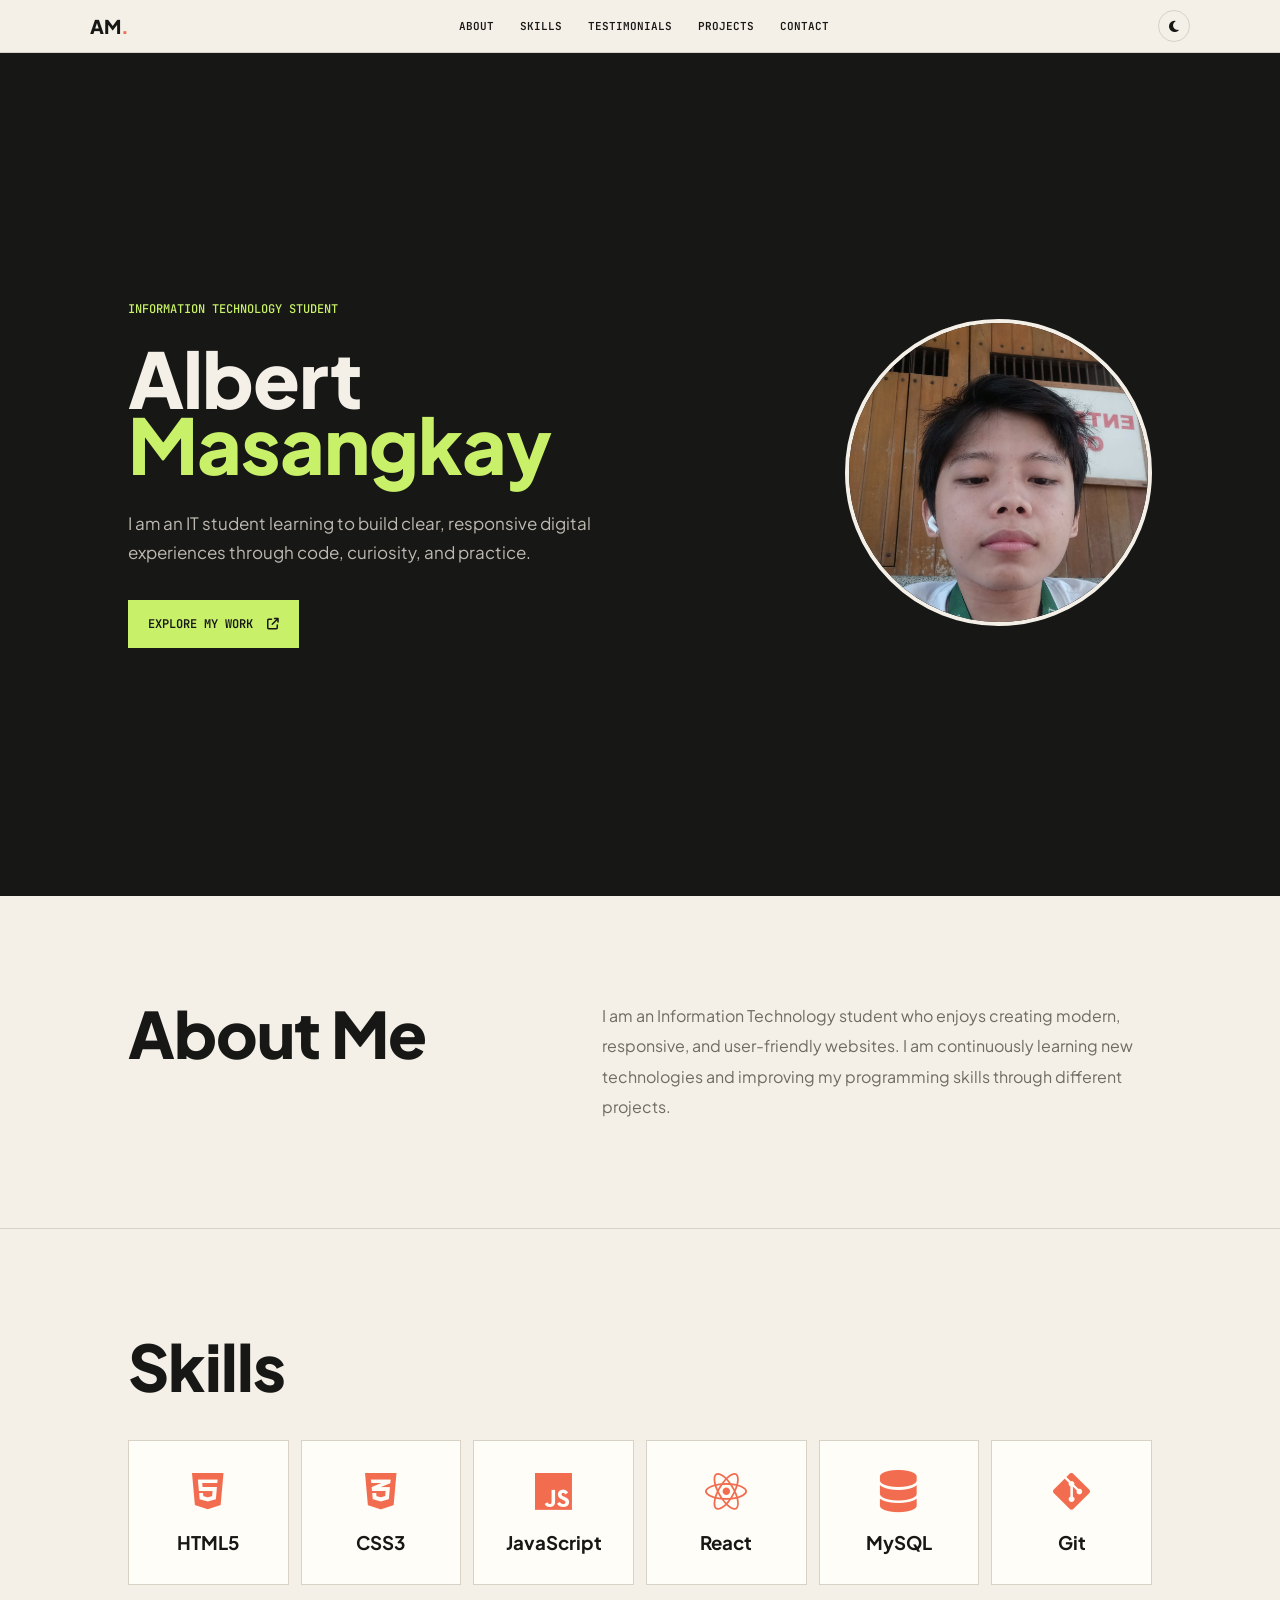
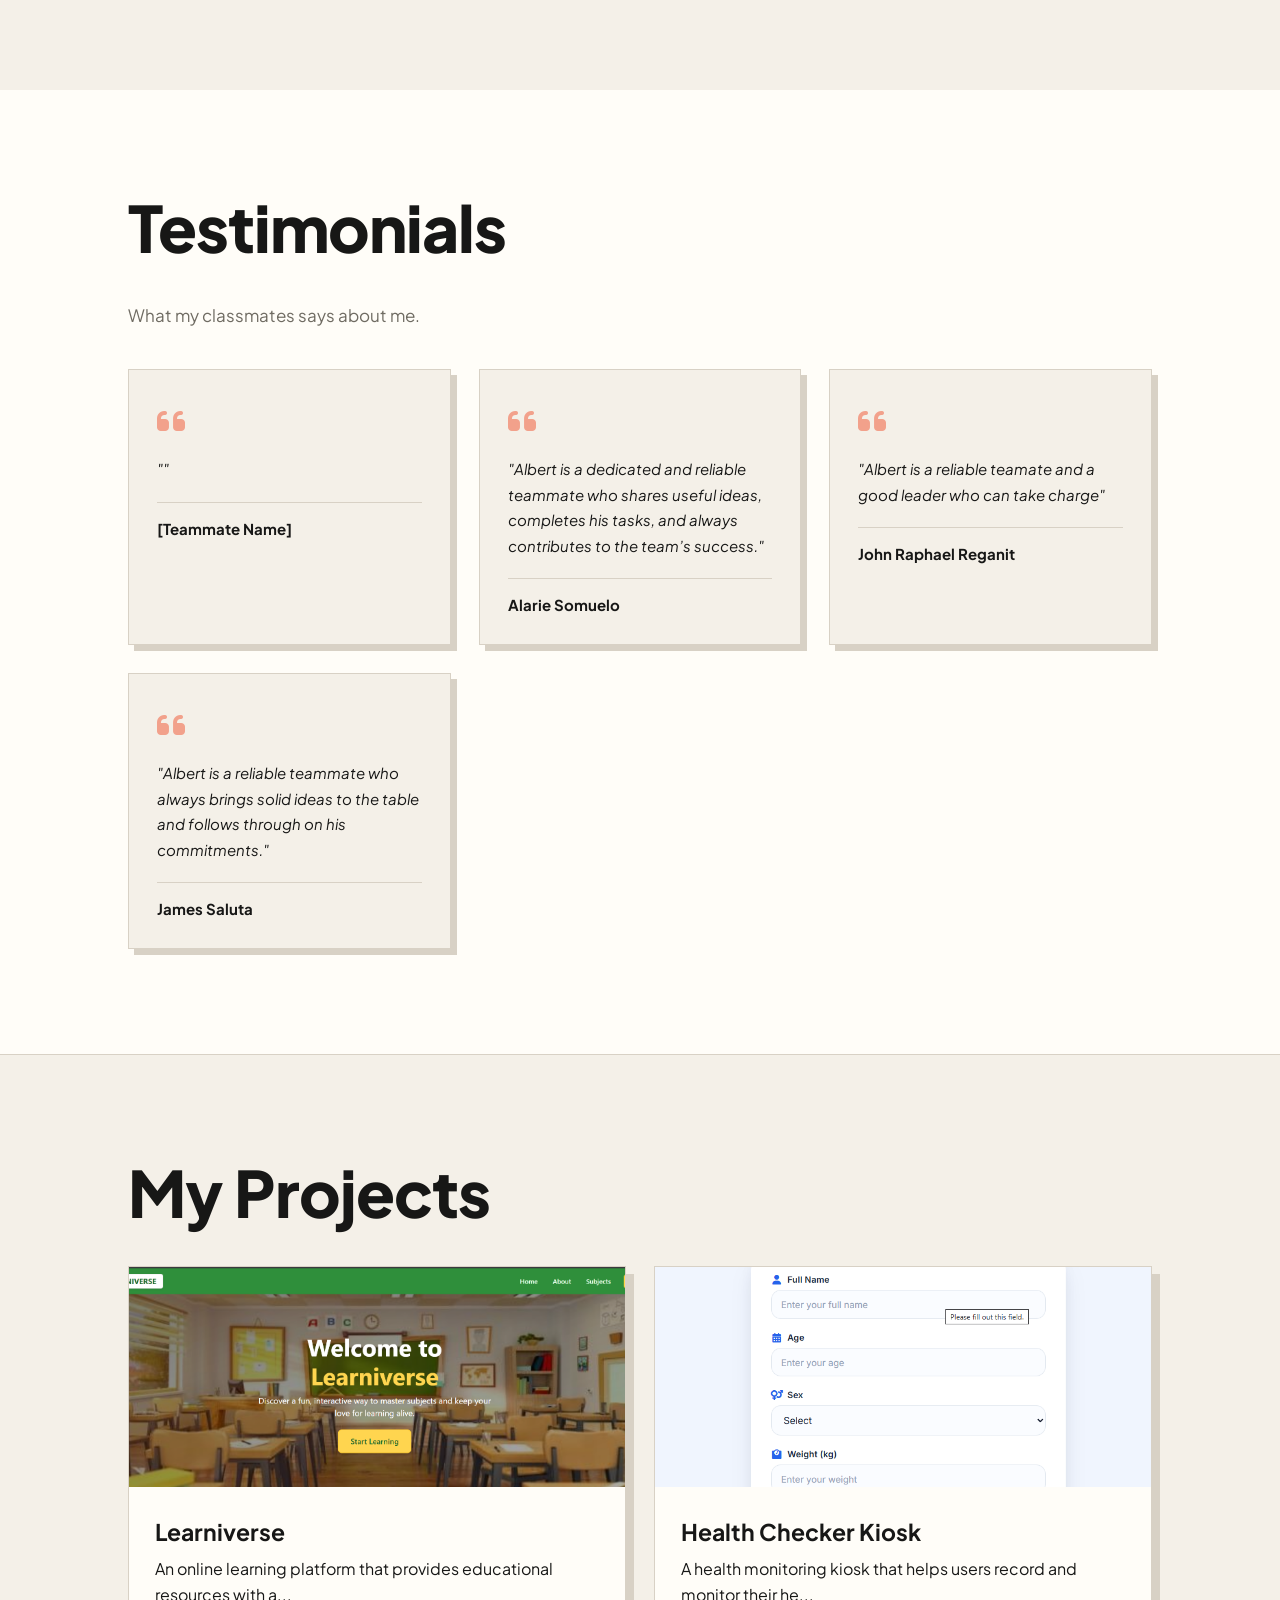
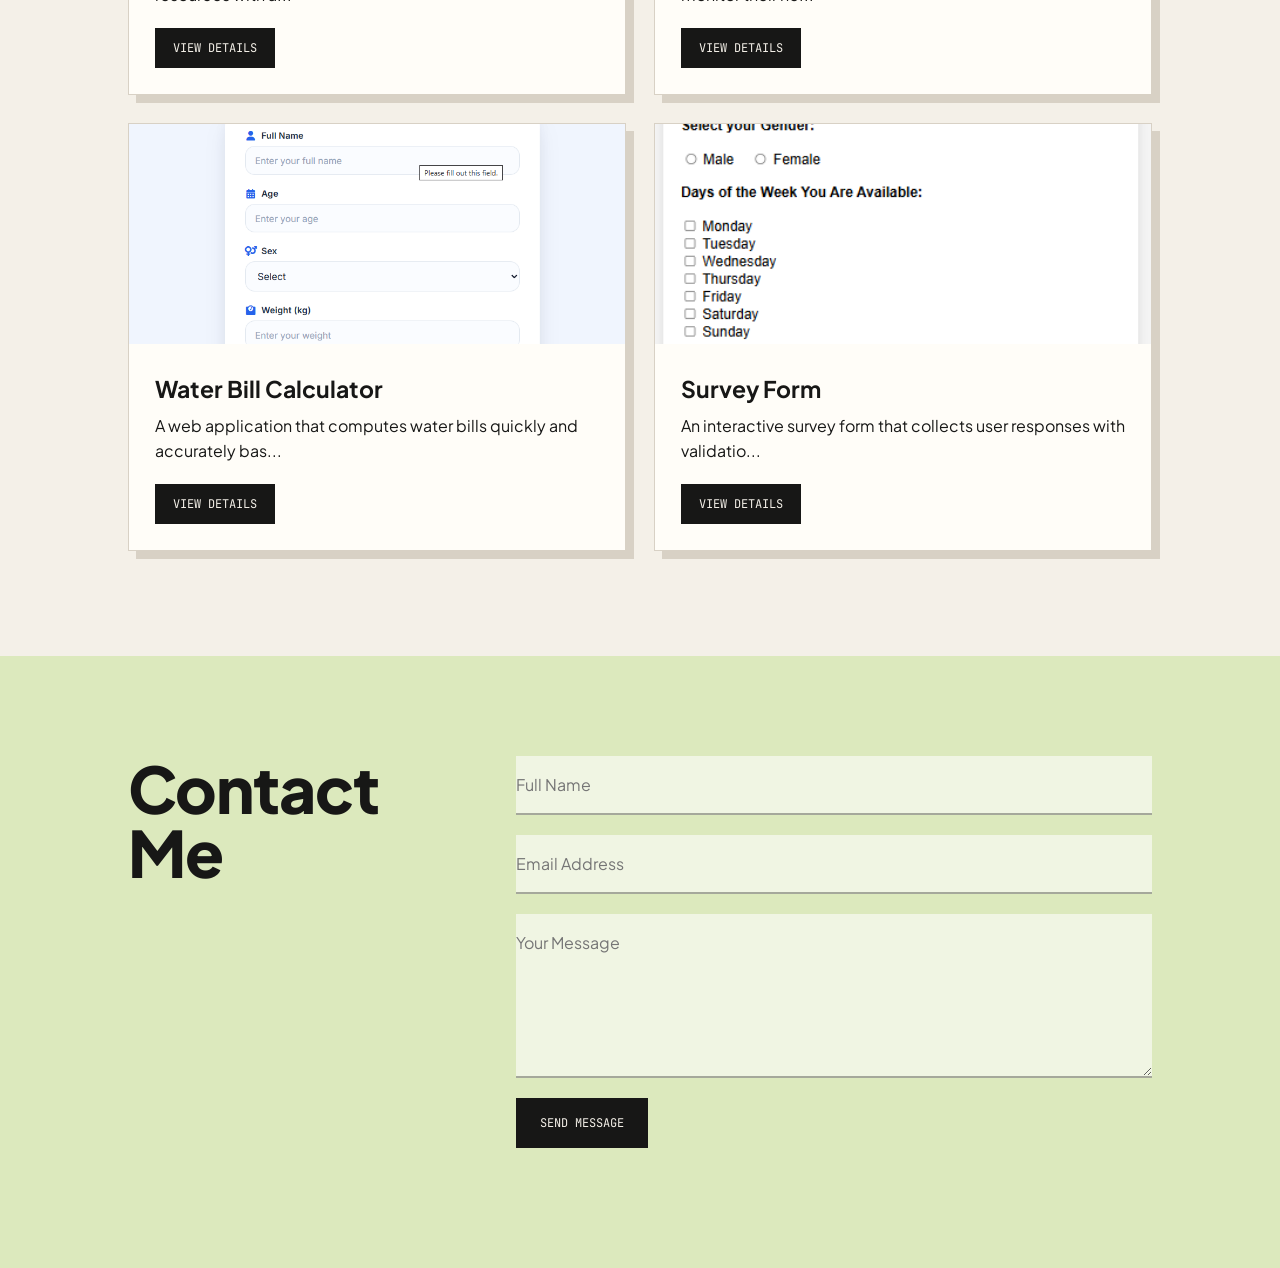
==== Masangkay-Albert/index.html @ a8838e99 "Merge pull request #23 from Masangkay-Albert/feat-Reganit" ====
<!DOCTYPE html>
<html lang="en">
<head>
  <meta charset="UTF-8">
  <meta name="viewport" content="width=device-width, initial-scale=1.0">
  <title>Albert Masangkay | IT Student</title>
  <link rel="stylesheet" href="style.css">
  <link rel="stylesheet" href="https://cdnjs.cloudflare.com/ajax/libs/font-awesome/6.5.2/css/all.min.css">
</head>
<body>

  <header>
    <h2 class="logo">AM<span>.</span></h2>

    <button id="menu-toggle-btn" aria-label="Open menu">
      <i class="fa-solid fa-bars"></i>
    </button>

    <nav id="nav-menu">
      <a href="#about">About</a>
      <a href="#skills">Skills</a>
      <a href="#testimonials">Testimonials</a>
      <a href="#projects">Projects</a>
      <a href="#contact">Contact</a>
    </nav>

    <button id="dark-mode-toggle-btn" aria-label="Toggle dark mode">
      <i class="fa-solid fa-moon"></i>
    </button>
  </header>

  <section class="hero">
    <div class="hero-text">
      <p class="eyebrow">Information Technology student</p>
      <h1>Albert<br><em>Masangkay</em></h1>
      <p>I am an IT student learning to build clear, responsive digital experiences through code, curiosity, and practice.</p>
      <a href="#projects" class="btn">
        Explore my work <i class="fa-solid fa-arrow-up-right-from-square"></i>
      </a>
    </div>

    <div class="hero-photo">
      <img src="assets/me.jpg" alt="Albert Masangkay">
    </div>
  </section>

  <section id="about">
    <h2>About Me</h2>
    <p>
      I am an Information Technology student who enjoys creating modern, responsive,
      and user-friendly websites. I am continuously learning new technologies and
      improving my programming skills through different projects.
    </p>
  </section>

  <section id="skills">
    <h2>Skills</h2>
    <div class="skills-container">
      <div class="skill-card">
        <i class="fa-brands fa-html5"></i>
        <h3>HTML5</h3>
      </div>
      <div class="skill-card">
        <i class="fa-brands fa-css3-alt"></i>
        <h3>CSS3</h3>
      </div>
      <div class="skill-card">
        <i class="fa-brands fa-js"></i>
        <h3>JavaScript</h3>
      </div>
      <div class="skill-card">
        <i class="fa-brands fa-react"></i>
        <h3>React</h3>
      </div>
      <div class="skill-card">
        <i class="fa-solid fa-database"></i>
        <h3>MySQL</h3>
      </div>
      <div class="skill-card">
        <i class="fa-brands fa-git-alt"></i>
        <h3>Git</h3>
      </div>
    </div>
  </section>

  <section id="testimonials">
    <h2>Testimonials</h2>
    <p class="testimonial-intro">What my classmates says about me.</p>
    <div class="testimonial-grid">
      <div class="testimonial-card">
        <div class="testimonial-icon">
          <i class="fa-solid fa-quote-left"></i>
        </div>
        <p class="testimonial-text">""</p>
        <div class="testimonial-author">
          <h4>[Teammate Name]</h4>
        </div>
      </div>

      <div class="testimonial-card">
        <div class="testimonial-icon">
          <i class="fa-solid fa-quote-left"></i>
        </div>
        <p class="testimonial-text">"Albert is a dedicated and reliable teammate who shares useful ideas, completes his tasks, and always contributes to the team’s success."</p>
        <div class="testimonial-author">
          <h4>Alarie Somuelo</h4>
        </div>
      </div>
      
      <div class="testimonial-card">
        <div class="testimonial-icon">
          <i class="fa-solid fa-quote-left"></i>
        </div>
        <p class="testimonial-text">"Albert is a reliable teamate and a good leader who can take charge"</p>
        <div class="testimonial-author">
          <h4>John Raphael Reganit</h4>
        </div>
      </div>

      <div class="testimonial-card">
        <div class="testimonial-icon">
          <i class="fa-solid fa-quote-left"></i>
        </div>
        <p class="testimonial-text">"Albert is a reliable teammate who always brings solid ideas to the table and follows through on his commitments."</p>
        <div class="testimonial-author">
          <h4>James Saluta</h4>
        </div>
      </div>

    </div>
  </section>

  <section id="projects">
    <h2>My Projects</h2>
    <div id="project-list"></div>
  </section>

  <section id="contact">
    <h2>Contact Me</h2>
    <form id="contact-form">
      <input type="text" id="name-input" placeholder="Full Name">
      <input type="email" id="email-input" placeholder="Email Address">
      <textarea id="message-input" rows="6" placeholder="Your Message"></textarea>
      <button type="submit">Send Message</button>
      <p id="form-status-msg"></p>
    </form>
  </section>

  <div id="project-modal" class="modal">
    <div class="modal-content">
      <span class="close-btn">&times;</span>
      <img id="modal-image" src="" alt="">
      <h2 id="modal-title"></h2>
      <p id="modal-description"></p>
      <a id="modal-link" href="" target="_blank" rel="noopener">Visit Project</a>
    </div>
  </div>

  <script src="script.js"></script>
</body>
</html>
---- Masangkay-Albert/style.css ----
@import url('https://fonts.googleapis.com/css2?family=JetBrains+Mono:wght@400;500&family=Plus+Jakarta+Sans:wght@400;500;600;700;800&display=swap');

:root {
  --paper: #f4f0e8;
  --ink: #171716;
  --muted: #6f6b62;
  --line: #d8d1c5;
  --lime: #c8f169;
  --orange: #f26d4f;
  --card: #fffdf8;
  --contact-bg: #dce9bd;
}

* {
  margin: 0;
  padding: 0;
  box-sizing: border-box;
  scroll-behavior: smooth;
}

body {
  background: var(--paper);
  color: var(--ink);
  font-family: 'Plus Jakarta Sans', sans-serif;
  transition: .3s;
}

body.dark-mode {
  --paper: #171716;
  --ink: #f4f0e8;
  --muted: #aaa49a;
  --line: #3c3b36;
  --card: #22221f;
  --contact-bg: #29372b;
}

header {
  position: sticky;
  top: 0;
  z-index: 1000;
  display: flex;
  justify-content: space-between;
  align-items: center;
  padding: 10px 7%;
  background: var(--paper);
  border-bottom: 1px solid var(--line);
}

.logo {
  font: 800 19px 'Plus Jakarta Sans', sans-serif;
}

.logo span {
  color: var(--orange);
}

nav {
  display: flex;
  gap: 26px;
}

nav a {
  color: var(--ink);
  text-decoration: none;
  font: 600 11px 'JetBrains Mono', monospace;
  text-transform: uppercase;
}

nav a:hover, nav a.active {
  color: var(--orange);
}

#menu-toggle-btn, #dark-mode-toggle-btn {
  border: 1px solid var(--line);
  background: transparent;
  color: var(--ink);
  cursor: pointer;
}

#menu-toggle-btn {
  display: none;
  border: 0;
  font-size: 18px;
}

#dark-mode-toggle-btn {
  width: 32px;
  height: 32px;
  border-radius: 50%;
  font-size: 13px;
}

.hero {
  min-height: calc(100vh - 57px);
  display: flex;
  align-items: center;
  gap: 7%;
  padding: 8% 10%;
  background: var(--ink);
  color: var(--paper);
}

.hero-text {
  max-width: 760px;
  flex: 1;
}

.eyebrow {
  color: var(--lime);
  font: 500 12px 'JetBrains Mono', monospace;
  text-transform: uppercase;
  margin-bottom: 28px;
}

.hero h1 {
  font: 800 clamp(52px, 6vw, 92px)/.86 'Plus Jakarta Sans', sans-serif;
  letter-spacing: -1px;
  margin-bottom: 32px;
}

.hero h1 em {
  color: var(--lime);
  font-style: normal;
}

.hero p:not(.eyebrow) {
  max-width: 510px;
  color: #bdb9b0;
  font: 400 17px/1.7 'Plus Jakarta Sans', sans-serif;
  margin-bottom: 34px;
}

.hero-photo {
  width: clamp(210px, 24vw, 320px);
  aspect-ratio: 1;
  flex: none;
}

.hero-photo img {
  width: 100%;
  height: 100%;
  object-fit: cover;
  border-radius: 50%;
  border: 4px solid var(--paper);
}

.btn {
  display: inline-flex;
  align-items: center;
  gap: 14px;
  text-decoration: none;
  color: var(--ink);
  background: var(--lime);
  padding: 16px 20px;
  font: 600 12px 'JetBrains Mono', monospace;
  text-transform: uppercase;
  transition: .2s;
}

.btn:hover {
  background: var(--orange);
}

section {
  padding: 105px 10%;
  max-width: 1440px;
  margin: 0 auto;
}

section h2 {
  font: 800 clamp(38px, 5vw, 68px)/1 'Plus Jakarta Sans', sans-serif;
  letter-spacing: -1px;
  margin-bottom: 42px;
}

#about {
  display: grid;
  grid-template-columns: 1fr 1.4fr;
  gap: 8%;
  border-bottom: 1px solid var(--line);
}

#about p {
  max-width: 690px;
  color: var(--muted);
  line-height: 1.9;
  font-size: 16px;
}

.skills-container {
  display: grid;
  grid-template-columns: repeat(6, 1fr);
  gap: 12px;
}

.skill-card {
  background: var(--card);
  padding: 28px 14px;
  border: 1px solid var(--line);
  text-align: center;
  min-height: 145px;
  display: flex;
  flex-direction: column;
  justify-content: center;
  gap: 4px;
  transition: .3s;
}

.skill-card:hover {
  transform: translateY(-6px);
}

.skill-card i {
  font-size: 42px;
  color: var(--orange);
  margin-bottom: 15px;
}

#project-list {
  display: grid;
  grid-template-columns: repeat(2, 1fr);
  gap: 28px;
}

.project-card {
  background: var(--card);
  border: 1px solid var(--line);
  overflow: hidden;
  box-shadow: 8px 8px 0 var(--line);
  transition: .3s;
}

.project-card:hover {
  transform: translateY(-6px);
}

.project-card img {
  width: 100%;
  height: 220px;
  object-fit: cover;
}

.project-content {
  padding: 26px;
}

.project-content h3 {
  font-size: 23px;
  margin-bottom: 10px;
}

.project-content p {
  margin-bottom: 20px;
  line-height: 1.6;
}

.project-content button, #contact form button {
  border: 0;
  background: var(--ink);
  color: var(--paper);
  cursor: pointer;
  font-family: 'JetBrains Mono', monospace;
  text-transform: uppercase;
  font-size: 12px;
  transition: .3s;
}

.project-content button {
  padding: 12px 18px;
}

.project-content button:hover, #contact form button:hover {
  background: var(--orange);
  color: var(--ink);
}

#contact {
  background: var(--contact-bg);
  color: var(--ink);
  padding: 100px 10%;
  display: grid;
  grid-template-columns: minmax(180px, .65fr) minmax(320px, 1.35fr);
  gap: 8%;
}

#contact form {
  display: flex;
  flex-direction: column;
  gap: 20px;
}

#contact input, #contact textarea {
  padding: 18px 0;
  border: 0;
  border-bottom: 2px solid rgba(23, 23, 22, .35);
  background: rgba(255, 255, 255, .58);
  color: var(--ink);
  font: 400 16px 'Plus Jakarta Sans', sans-serif;
}

#contact input:focus, #contact textarea:focus {
  outline: none;
  border-bottom-color: var(--orange);
}

#contact form button {
  align-self: flex-start;
  padding: 17px 24px;
}

#form-status-msg {
  text-align: center;
  font-weight: bold;
}

#form-status-msg.error {
  color: #b42318;
}

#form-status-msg.success {
  color: #176b3a;
}

.modal {
  display: none;
  position: fixed;
  inset: 0;
  background: rgba(0, 0, 0, .7);
  justify-content: center;
  align-items: center;
  padding: 20px;
  z-index: 2000;
}

.modal.show-modal {
  display: flex;
}

.modal-content {
  background: var(--card);
  color: var(--ink);
  width: 90%;
  max-width: 700px;
  overflow: hidden;
}

.modal-content img {
  width: 100%;
  height: 320px;
  object-fit: cover;
}

.modal-content h2 {
  padding: 20px 20px 0;
}

.modal-content p {
  padding: 20px;
  line-height: 1.7;
}

.modal-content a {
  display: inline-block;
  margin: 0 20px 25px;
  padding: 12px 25px;
  background: var(--lime);
  color: var(--ink);
  text-decoration: none;
}

.close-btn {
  position: absolute;
  top: 15px;
  right: 20px;
  font-size: 35px;
  color: white;
  cursor: pointer;
}

.hidden {
  opacity: 0;
  transform: translateY(40px);
  transition: .6s;
}

.hidden.show {
  opacity: 1;
  transform: translateY(0);
}

@media (max-width: 768px) {
  #menu-toggle-btn {
    display: block;
  }

  nav {
    position: absolute;
    top: 70px;
    right: 0;
    background: var(--paper);
    width: 220px;
    flex-direction: column;
    display: none;
    padding: 20px;
  }

  nav.show {
    display: flex;
  }

  .hero {
    flex-direction: column-reverse;
    align-items: flex-start;
  }

  .hero h1 {
    font-size: clamp(52px, 13vw, 84px);
  }

  .skills-container {
    grid-template-columns: repeat(3, 1fr);
  }

  #project-list {
    grid-template-columns: 1fr;
  }

  #about, #contact {
    display: block;
  }
}

@media (max-width: 480px) {
  .skills-container {
    grid-template-columns: repeat(2, 1fr);
  }

  section h2 {
    font-size: 30px;
  }
}

/* ====== TESTIMONIALS SECTION ====== */

#testimonials {
  background: var(--card);
  border-bottom: 1px solid var(--line);
}

#testimonials .testimonial-intro {
  color: var(--muted);
  font-size: 17px;
  line-height: 1.7;
  margin-bottom: 40px;
  max-width: 640px;
}

.testimonial-grid {
  display: grid;
  grid-template-columns: repeat(auto-fit, minmax(280px, 1fr));
  gap: 28px;
}

.testimonial-card {
  background: var(--paper);
  border: 1px solid var(--line);
  padding: 30px 28px;
  border-radius: 0;
  box-shadow: 6px 6px 0 var(--line);
  transition: transform 0.3s ease, box-shadow 0.3s ease;
  position: relative;
}

.testimonial-card:hover {
  transform: translateY(-6px);
  box-shadow: 10px 10px 0 var(--line);
}

.testimonial-icon {
  color: var(--orange);
  font-size: 32px;
  margin-bottom: 16px;
  opacity: 0.6;
}

.testimonial-text {
  font-size: 15px;
  line-height: 1.7;
  color: var(--ink);
  margin-bottom: 20px;
  font-style: italic;
}

.testimonial-author {
  border-top: 1px solid var(--line);
  padding-top: 16px;
  display: flex;
  flex-direction: column;
  gap: 2px;
}

.testimonial-author h4 {
  font-size: 15px;
  font-weight: 700;
  color: var(--ink);
}

.testimonial-author span {
  font-size: 12px;
  color: var(--muted);
  font-weight: 500;
}

body.dark-mode .testimonial-card {
  background: var(--card);
  box-shadow: 6px 6px 0 var(--line);
}

body.dark-mode .testimonial-card:hover {
  box-shadow: 10px 10px 0 var(--line);
}

@media (max-width: 768px) {
  .testimonial-grid {
    grid-template-columns: 1fr;
  }
}
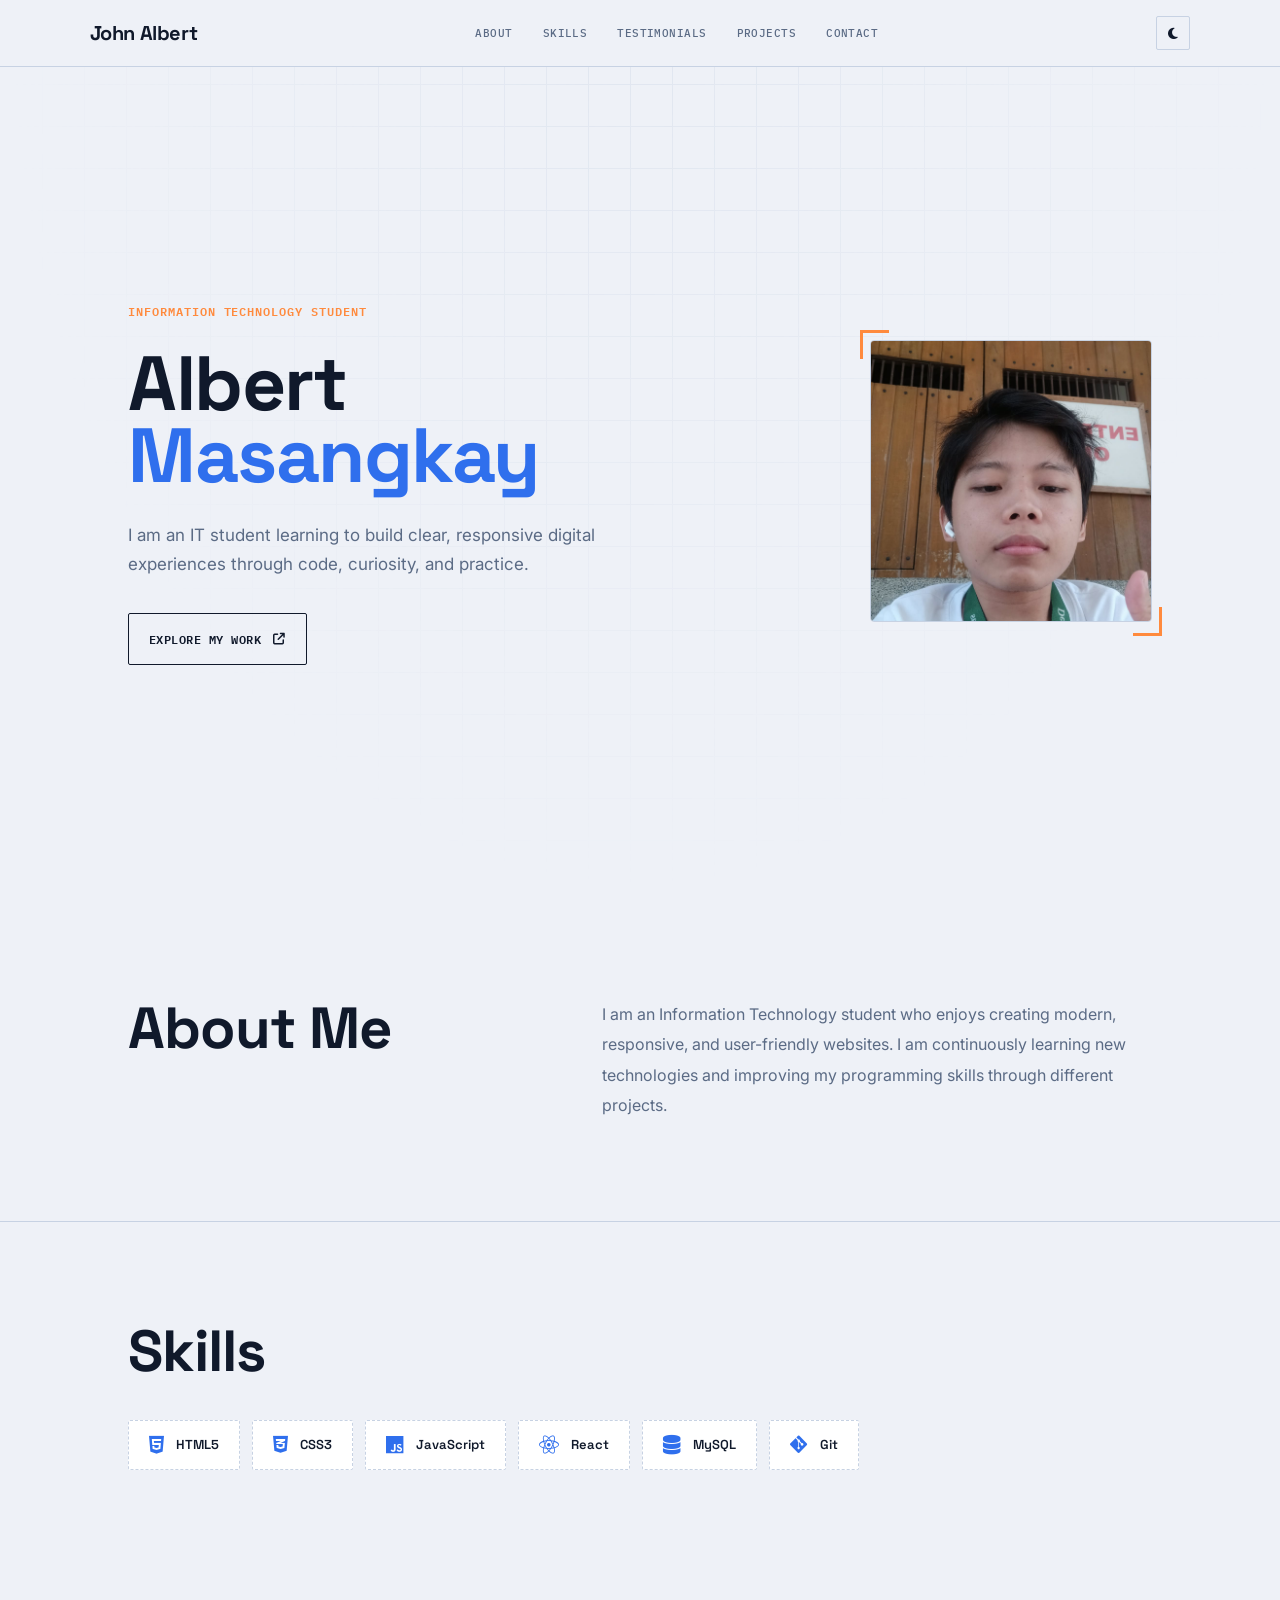
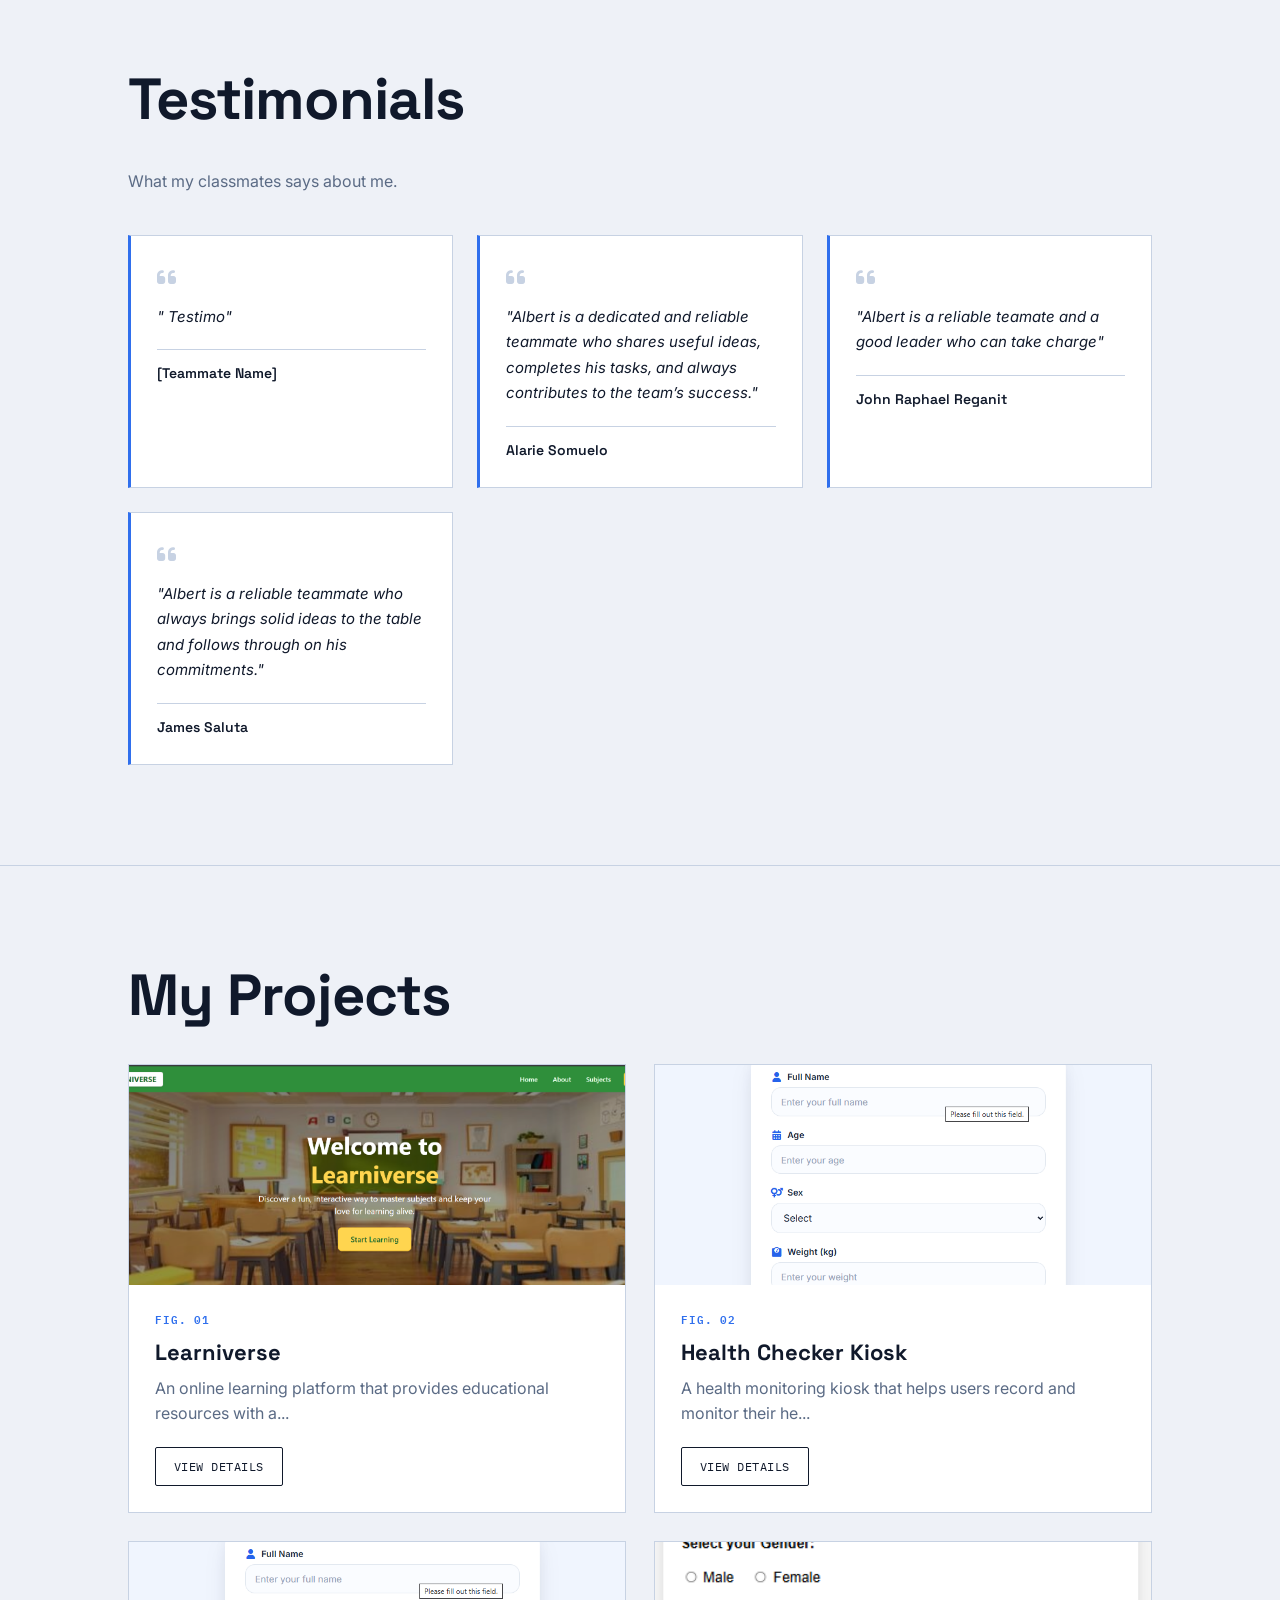
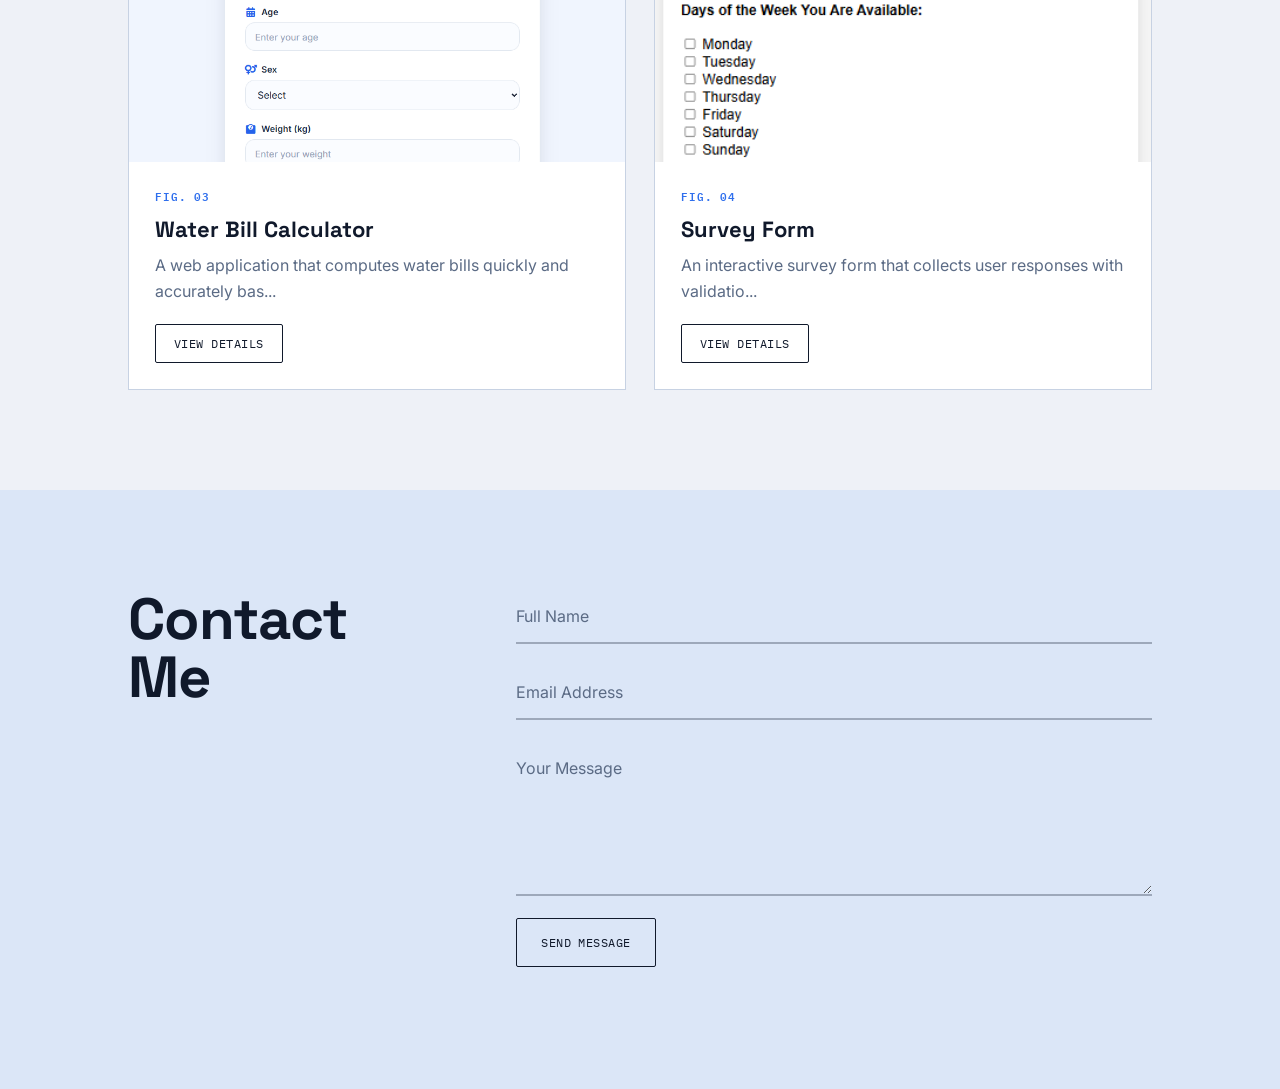
==== commit 8b739290: "Merge pull request #27 from Masangkay-Albert/albert-testimonials-comments Updated Albert Portfolio a" ====
--- a/Masangkay-Albert/index.html
+++ b/Masangkay-Albert/index.html
@@ -4,13 +4,16 @@
   <meta charset="UTF-8">
   <meta name="viewport" content="width=device-width, initial-scale=1.0">
   <title>Albert Masangkay | IT Student</title>
-  <link rel="stylesheet" href="style.css">
+  <link rel="stylesheet" href="css/base.css">
+  <link rel="stylesheet" href="css/layout.css">
+  <link rel="stylesheet" href="css/components.css">
+  <link rel="stylesheet" href="css/contact.css">
   <link rel="stylesheet" href="https://cdnjs.cloudflare.com/ajax/libs/font-awesome/6.5.2/css/all.min.css">
 </head>
 <body>
 
   <header>
-    <h2 class="logo">AM<span>.</span></h2>
+    <h2 class="logo">John Albert</h2>
 
     <button id="menu-toggle-btn" aria-label="Open menu">
       <i class="fa-solid fa-bars"></i>
@@ -31,7 +34,7 @@
 
   <section class="hero">
     <div class="hero-text">
-      <p class="eyebrow">Information Technology student</p>
+      <p class="eyebrow">Information Technology Student</p>
       <h1>Albert<br><em>Masangkay</em></h1>
       <p>I am an IT student learning to build clear, responsive digital experiences through code, curiosity, and practice.</p>
       <a href="#projects" class="btn">
@@ -45,7 +48,9 @@
   </section>
 
   <section id="about">
-    <h2>About Me</h2>
+    <div>
+      <h2>About Me</h2>
+    </div>
     <p>
       I am an Information Technology student who enjoys creating modern, responsive,
       and user-friendly websites. I am continuously learning new technologies and
@@ -91,7 +96,7 @@
         <div class="testimonial-icon">
           <i class="fa-solid fa-quote-left"></i>
         </div>
-        <p class="testimonial-text">""</p>
+        <p class="testimonial-text">" Testimo"</p>
         <div class="testimonial-author">
           <h4>[Teammate Name]</h4>
         </div>
@@ -106,7 +111,7 @@
           <h4>Alarie Somuelo</h4>
         </div>
       </div>
-      
+
       <div class="testimonial-card">
         <div class="testimonial-icon">
           <i class="fa-solid fa-quote-left"></i>
@@ -136,7 +141,9 @@
   </section>
 
   <section id="contact">
-    <h2>Contact Me</h2>
+    <div>
+      <h2>Contact Me</h2>
+    </div>
     <form id="contact-form">
       <input type="text" id="name-input" placeholder="Full Name">
       <input type="email" id="email-input" placeholder="Email Address">
--- a/Masangkay-Albert/css/base.css
+++ b/Masangkay-Albert/css/base.css
@@ -0,0 +1,109 @@
+@import url('https://fonts.googleapis.com/css2?family=IBM+Plex+Mono:wght@400;500;600&family=Space+Grotesk:wght@400;500;600;700&family=Inter:wght@400;500;600&display=swap');
+ 
+:root {
+  --paper: #eef1f7;
+  --ink: #10192b;
+  --muted: #5b6b85;
+  --line: #c7d2e3;
+  --card: #ffffff;
+  --accent: #ff8a3d;
+  --accent-2: #2f6fed;
+  --contact-bg: #dbe6f7;
+}
+ 
+body.dark-mode {
+  --paper: #0c111d;
+  --ink: #eef1f7;
+  --muted: #8b93a7;
+  --line: #26314a;
+  --card: #131a2b;
+  --contact-bg: #142035;
+}
+ 
+* {
+  margin: 0;
+  padding: 0;
+  box-sizing: border-box;
+  scroll-behavior: smooth;
+}
+ 
+body {
+  background: var(--paper);
+  color: var(--ink);
+  font-family: 'Inter', sans-serif;
+  position: relative;
+  transition: background .3s, color .3s;
+}
+ 
+body::before {
+  content: "";
+  position: fixed;
+  inset: 0;
+  background-image:
+    linear-gradient(var(--line) 1px, transparent 1px),
+    linear-gradient(90deg, var(--line) 1px, transparent 1px);
+  background-size: 42px 42px;
+  opacity: .35;
+  mask-image: radial-gradient(ellipse at top, black 0%, transparent 70%);
+  pointer-events: none;
+  z-index: 0;
+}
+ 
+body.dark-mode::before {
+  opacity: .5;
+}
+ 
+:focus-visible {
+  outline: 2px solid var(--accent);
+  outline-offset: 3px;
+}
+ 
+@media (prefers-reduced-motion: reduce) {
+  * {
+    transition: none !important;
+    scroll-behavior: auto !important;
+  }
+}
+ 
+section {
+  position: relative;
+  z-index: 1;
+  padding: 100px 10%;
+  max-width: 1440px;
+  margin: 0 auto;
+}
+ 
+.sheet-label {
+  display: inline-flex;
+  align-items: center;
+  gap: 10px;
+  color: var(--accent);
+  font: 600 11px 'IBM Plex Mono', monospace;
+  text-transform: uppercase;
+  letter-spacing: .1em;
+  margin-bottom: 18px;
+}
+ 
+.sheet-label::after {
+  content: "";
+  width: 60px;
+  height: 1px;
+  background: var(--line);
+}
+ 
+section h2 {
+  font: 700 clamp(34px, 5vw, 58px)/1 'Space Grotesk', sans-serif;
+  letter-spacing: -1px;
+  margin-bottom: 40px;
+}
+
+.hidden {
+  opacity: 0;
+  transform: translateY(36px);
+  transition: .6s;
+}
+ 
+.hidden.show {
+  opacity: 1;
+  transform: translateY(0);
+}
--- a/Masangkay-Albert/css/layout.css
+++ b/Masangkay-Albert/css/layout.css
@@ -0,0 +1,193 @@
+header {
+  position: sticky;
+  top: 0;
+  z-index: 1000;
+  display: flex;
+  justify-content: space-between;
+  align-items: center;
+  padding: 16px 7%;
+  background: var(--paper);
+  border-bottom: 1px solid var(--line);
+}
+ 
+.logo {
+  font: 700 20px 'Space Grotesk', sans-serif;
+  letter-spacing: -.02em;
+}
+ 
+.logo span {
+  color: var(--accent);
+}
+ 
+nav {
+  display: flex;
+  gap: 30px;
+}
+ 
+nav a {
+  position: relative;
+  color: var(--muted);
+  text-decoration: none;
+  font: 500 11px 'IBM Plex Mono', monospace;
+  text-transform: uppercase;
+  letter-spacing: .04em;
+  transition: color .2s;
+}
+ 
+nav a:hover {
+  color: var(--ink);
+}
+ 
+nav a.active {
+  color: var(--accent);
+}
+ 
+nav a.active::before {
+  content: "[ ";
+}
+ 
+nav a.active::after {
+  content: " ]";
+}
+ 
+#menu-toggle-btn, #dark-mode-toggle-btn {
+  border: 1px solid var(--line);
+  background: transparent;
+  color: var(--ink);
+  cursor: pointer;
+}
+ 
+#menu-toggle-btn {
+  display: none;
+  border: 0;
+  font-size: 18px;
+}
+ 
+#dark-mode-toggle-btn {
+  width: 34px;
+  height: 34px;
+  border-radius: 2px;
+  font-size: 13px;
+}
+ 
+#dark-mode-toggle-btn:hover {
+  border-color: var(--accent);
+  color: var(--accent);
+}
+ 
+.hero {
+  position: relative;
+  z-index: 1;
+  min-height: calc(100vh - 68px);
+  display: flex;
+  align-items: center;
+  gap: 8%;
+  padding: 6% 10%;
+}
+ 
+.hero-text {
+  max-width: 760px;
+  flex: 1;
+}
+ 
+.eyebrow {
+  color: var(--accent);
+  font: 600 12px 'IBM Plex Mono', monospace;
+  text-transform: uppercase;
+  letter-spacing: .08em;
+  margin-bottom: 26px;
+}
+ 
+.hero h1 {
+  font: 700 clamp(48px, 6vw, 84px)/.94 'Space Grotesk', sans-serif;
+  letter-spacing: -1.5px;
+  margin-bottom: 30px;
+}
+ 
+.hero h1 em {
+  color: var(--accent-2);
+  font-style: normal;
+}
+ 
+.hero p:not(.eyebrow) {
+  max-width: 500px;
+  color: var(--muted);
+  font: 400 17px/1.7 'Inter', sans-serif;
+  margin-bottom: 34px;
+}
+ 
+.hero-photo {
+  position: relative;
+  width: clamp(200px, 22vw, 300px);
+  aspect-ratio: 1;
+  flex: none;
+}
+ 
+.hero-photo::before,
+.hero-photo::after {
+  content: "";
+  position: absolute;
+  width: 26px;
+  height: 26px;
+  border-color: var(--accent);
+  border-style: solid;
+  border-width: 0;
+}
+ 
+.hero-photo::before {
+  top: -10px;
+  left: -10px;
+  border-top-width: 3px;
+  border-left-width: 3px;
+}
+ 
+.hero-photo::after {
+  bottom: -10px;
+  right: -10px;
+  border-bottom-width: 3px;
+  border-right-width: 3px;
+}
+ 
+.hero-photo img {
+  width: 100%;
+  height: 100%;
+  object-fit: cover;
+  border-radius: 4px;
+  border: 1px solid var(--line);
+}
+ 
+.btn {
+  display: inline-flex;
+  align-items: center;
+  gap: 12px;
+  text-decoration: none;
+  color: var(--ink);
+  background: transparent;
+  border: 1px solid var(--ink);
+  padding: 15px 20px;
+  font: 600 12px 'IBM Plex Mono', monospace;
+  text-transform: uppercase;
+  letter-spacing: .04em;
+  border-radius: 2px;
+  transition: .2s;
+}
+ 
+.btn:hover {
+  background: var(--accent);
+  border-color: var(--accent);
+  color: #10192b;
+}
+ 
+#about {
+  display: grid;
+  grid-template-columns: 1fr 1.4fr;
+  gap: 8%;
+  border-bottom: 1px solid var(--line);
+}
+ 
+#about p {
+  max-width: 660px;
+  color: var(--muted);
+  line-height: 1.9;
+  font-size: 16px;
+}
--- a/Masangkay-Albert/css/components.css
+++ b/Masangkay-Albert/css/components.css
@@ -0,0 +1,273 @@
+.skills-container {
+  display: flex;
+  flex-wrap: wrap;
+  gap: 12px;
+}
+ 
+.skill-card {
+  display: flex;
+  align-items: center;
+  gap: 12px;
+  background: var(--card);
+  padding: 14px 20px;
+  border: 1px dashed var(--line);
+  border-radius: 2px;
+  transition: transform .2s, border-color .2s;
+}
+ 
+.skill-card:hover {
+  transform: translateY(-4px);
+  border-color: var(--accent);
+  border-style: solid;
+}
+ 
+.skill-card i {
+  font-size: 20px;
+  color: var(--accent-2);
+}
+ 
+.skill-card h3 {
+  font: 600 13px 'Space Grotesk', sans-serif;
+}
+ 
+#testimonials {
+  border-bottom: 1px solid var(--line);
+}
+ 
+#testimonials .testimonial-intro {
+  color: var(--muted);
+  font-size: 16px;
+  line-height: 1.7;
+  margin-bottom: 40px;
+  max-width: 620px;
+}
+ 
+.testimonial-grid {
+  display: grid;
+  grid-template-columns: repeat(auto-fit, minmax(270px, 1fr));
+  gap: 24px;
+}
+ 
+.testimonial-card {
+  background: var(--card);
+  border: 1px solid var(--line);
+  border-left: 3px solid var(--accent-2);
+  padding: 28px 26px;
+  transition: transform .25s ease, border-color .25s ease;
+}
+ 
+.testimonial-card:hover {
+  transform: translateY(-4px);
+  border-left-color: var(--accent);
+}
+ 
+.testimonial-icon {
+  color: var(--line);
+  font-size: 22px;
+  margin-bottom: 14px;
+}
+ 
+.testimonial-text {
+  font-size: 15px;
+  line-height: 1.7;
+  color: var(--ink);
+  margin-bottom: 20px;
+  font-style: italic;
+}
+ 
+.testimonial-author {
+  border-top: 1px solid var(--line);
+  padding-top: 14px;
+  display: flex;
+  flex-direction: column;
+  gap: 2px;
+}
+ 
+.testimonial-author h4 {
+  font: 600 14px 'Space Grotesk', sans-serif;
+  color: var(--ink);
+}
+ 
+.testimonial-author span {
+  font-size: 12px;
+  color: var(--muted);
+  font-weight: 500;
+}
+ 
+body.dark-mode .testimonial-card {
+  background: var(--card);
+}
+ 
+body.dark-mode .testimonial-card:hover {
+  border-left-color: var(--accent);
+}
+ 
+#project-list {
+  display: grid;
+  grid-template-columns: repeat(2, 1fr);
+  gap: 28px;
+}
+ 
+.project-card {
+  position: relative;
+  background: var(--card);
+  border: 1px solid var(--line);
+  overflow: hidden;
+  transition: transform .25s ease, border-color .25s ease;
+}
+ 
+.project-card:hover {
+  transform: translateY(-6px);
+  border-color: var(--accent);
+}
+ 
+.project-card::before,
+.project-card::after {
+  content: "";
+  position: absolute;
+  width: 18px;
+  height: 18px;
+  border-color: var(--accent);
+  border-style: solid;
+  border-width: 0;
+  z-index: 2;
+  opacity: 0;
+  transition: opacity .25s;
+}
+ 
+.project-card::before {
+  top: 10px;
+  left: 10px;
+  border-top-width: 2px;
+  border-left-width: 2px;
+}
+ 
+.project-card::after {
+  bottom: 10px;
+  right: 10px;
+  border-bottom-width: 2px;
+  border-right-width: 2px;
+}
+ 
+.project-card:hover::before,
+.project-card:hover::after {
+  opacity: 1;
+}
+ 
+.project-card img {
+  width: 100%;
+  height: 220px;
+  object-fit: cover;
+  display: block;
+}
+ 
+.project-content {
+  padding: 24px 26px 26px;
+}
+ 
+.fig-label {
+  display: block;
+  font: 600 11px 'IBM Plex Mono', monospace;
+  color: var(--accent-2);
+  text-transform: uppercase;
+  letter-spacing: .08em;
+  margin-bottom: 10px;
+}
+ 
+.project-content h3 {
+  font: 700 22px 'Space Grotesk', sans-serif;
+  margin-bottom: 10px;
+}
+ 
+.project-content p {
+  color: var(--muted);
+  margin-bottom: 20px;
+  line-height: 1.6;
+}
+ 
+.project-content button, #contact form button {
+  border: 1px solid var(--ink);
+  background: transparent;
+  color: var(--ink);
+  cursor: pointer;
+  font-family: 'IBM Plex Mono', monospace;
+  text-transform: uppercase;
+  letter-spacing: .04em;
+  font-size: 12px;
+  border-radius: 2px;
+  transition: .2s;
+}
+ 
+.project-content button {
+  padding: 11px 18px;
+}
+ 
+.project-content button:hover, #contact form button:hover {
+  background: var(--accent);
+  border-color: var(--accent);
+  color: #10192b;
+}
+ 
+.modal {
+  display: none;
+  position: fixed;
+  inset: 0;
+  background: rgba(10, 14, 24, .75);
+  justify-content: center;
+  align-items: center;
+  padding: 20px;
+  z-index: 2000;
+}
+ 
+.modal.show-modal {
+  display: flex;
+}
+ 
+.modal-content {
+  background: var(--card);
+  color: var(--ink);
+  width: 90%;
+  max-width: 700px;
+  overflow: hidden;
+  border: 1px solid var(--line);
+}
+ 
+.modal-content img {
+  width: 100%;
+  height: 320px;
+  object-fit: cover;
+}
+ 
+.modal-content h2 {
+  padding: 20px 24px 0;
+  font: 700 26px 'Space Grotesk', sans-serif;
+  margin-bottom: 0;
+}
+ 
+.modal-content p {
+  padding: 16px 24px 20px;
+  line-height: 1.7;
+  color: var(--muted);
+}
+ 
+.modal-content a {
+  display: inline-block;
+  margin: 0 24px 26px;
+  padding: 12px 24px;
+  background: var(--accent);
+  color: #10192b;
+  text-decoration: none;
+  font: 600 12px 'IBM Plex Mono', monospace;
+  text-transform: uppercase;
+  letter-spacing: .04em;
+  border-radius: 2px;
+}
+ 
+.close-btn {
+  position: absolute;
+  top: 14px;
+  right: 20px;
+  font-size: 32px;
+  color: #fff;
+  cursor: pointer;
+}
--- a/Masangkay-Albert/css/contact.css
+++ b/Masangkay-Albert/css/contact.css
@@ -0,0 +1,110 @@
+#contact {
+  background: var(--contact-bg);
+  color: var(--ink);
+  padding: 100px 10%;
+  display: grid;
+  grid-template-columns: minmax(180px, .65fr) minmax(320px, 1.35fr);
+  gap: 8%;
+}
+ 
+#contact form {
+  display: flex;
+  flex-direction: column;
+  gap: 22px;
+}
+ 
+#contact input, #contact textarea {
+  padding: 16px 0;
+  border: 0;
+  border-bottom: 2px solid rgba(16, 25, 43, .3);
+  background: transparent;
+  color: var(--ink);
+  font: 400 16px 'Inter', sans-serif;
+}
+ 
+body.dark-mode #contact input,
+body.dark-mode #contact textarea {
+  border-bottom-color: rgba(238, 241, 247, .25);
+}
+ 
+#contact input::placeholder, #contact textarea::placeholder {
+  color: var(--muted);
+}
+ 
+#contact input:focus, #contact textarea:focus {
+  outline: none;
+  border-bottom-color: var(--accent);
+}
+ 
+#contact form button {
+  align-self: flex-start;
+  padding: 16px 24px;
+}
+ 
+#form-status-msg {
+  text-align: left;
+  font-weight: 600;
+  font-size: 14px;
+}
+ 
+#form-status-msg.error {
+  color: #c0392b;
+}
+ 
+#form-status-msg.success {
+  color: #1c7a4d;
+}
+
+@media (max-width: 768px) {
+  #menu-toggle-btn {
+    display: block;
+  }
+ 
+  nav {
+    position: absolute;
+    top: 66px;
+    right: 0;
+    background: var(--paper);
+    width: 220px;
+    flex-direction: column;
+    display: none;
+    padding: 20px;
+    border: 1px solid var(--line);
+    gap: 18px;
+  }
+ 
+  nav.show {
+    display: flex;
+  }
+ 
+  .hero {
+    flex-direction: column-reverse;
+    align-items: flex-start;
+  }
+ 
+  .hero h1 {
+    font-size: clamp(44px, 13vw, 76px);
+  }
+ 
+  #project-list {
+    grid-template-columns: 1fr;
+  }
+ 
+  #about, #contact {
+    display: block;
+  }
+ 
+  #about h2, #contact h2 {
+    margin-bottom: 20px;
+  }
+}
+ 
+@media (max-width: 480px) {
+  section h2 {
+    font-size: 28px;
+  }
+ 
+  .skill-card {
+    padding: 12px 16px;
+  }
+}
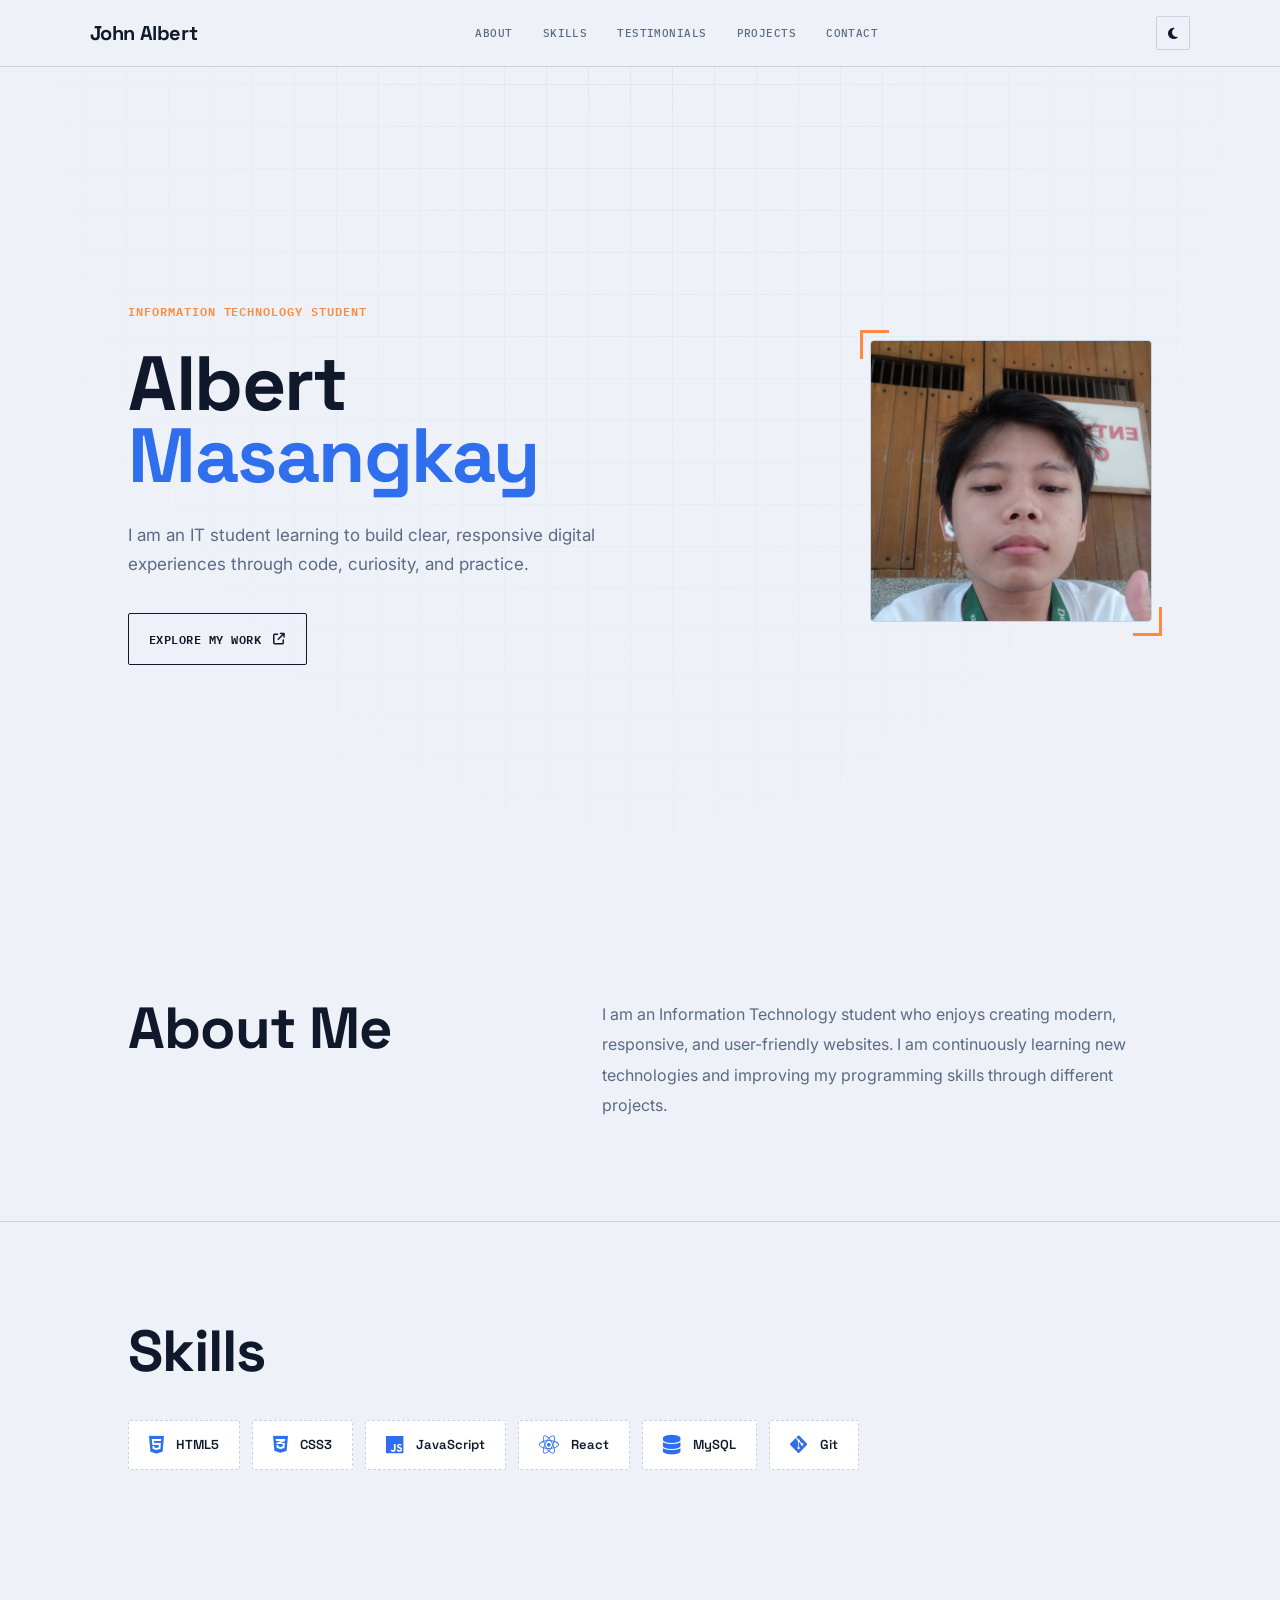
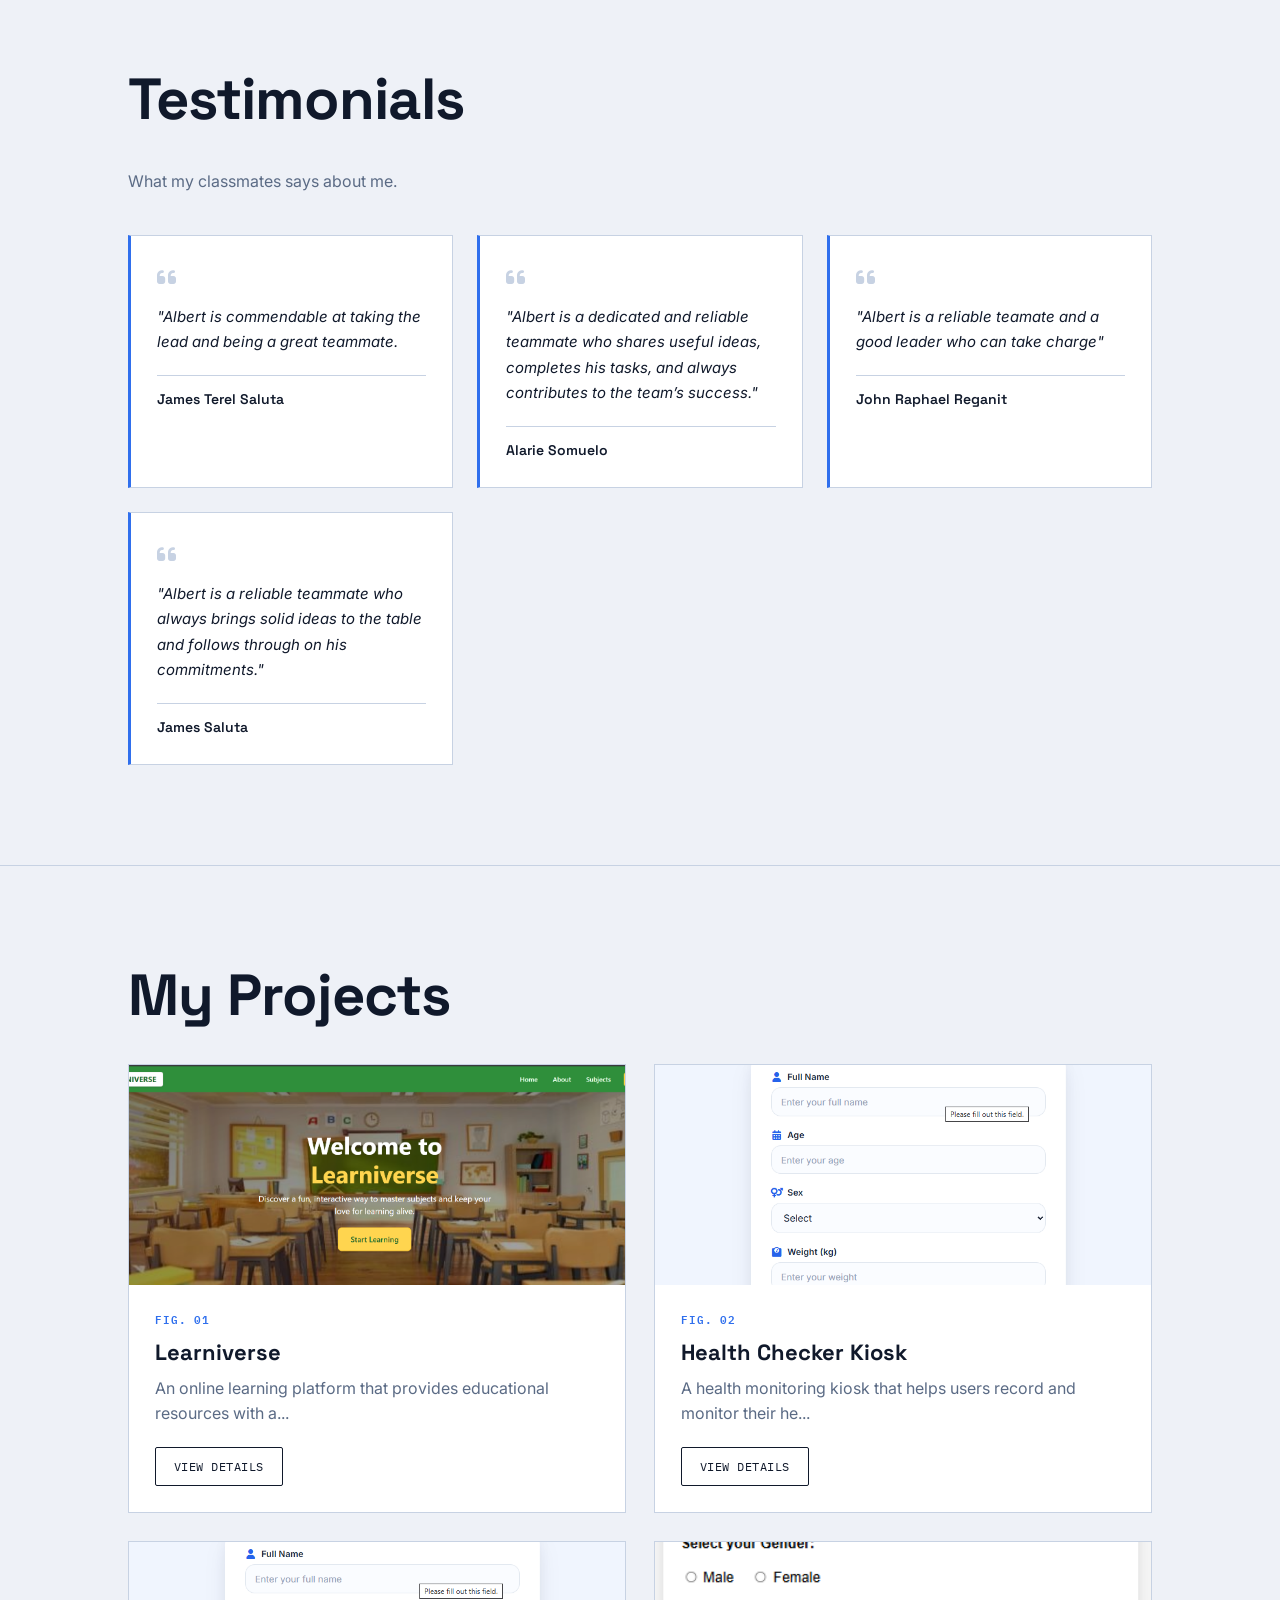
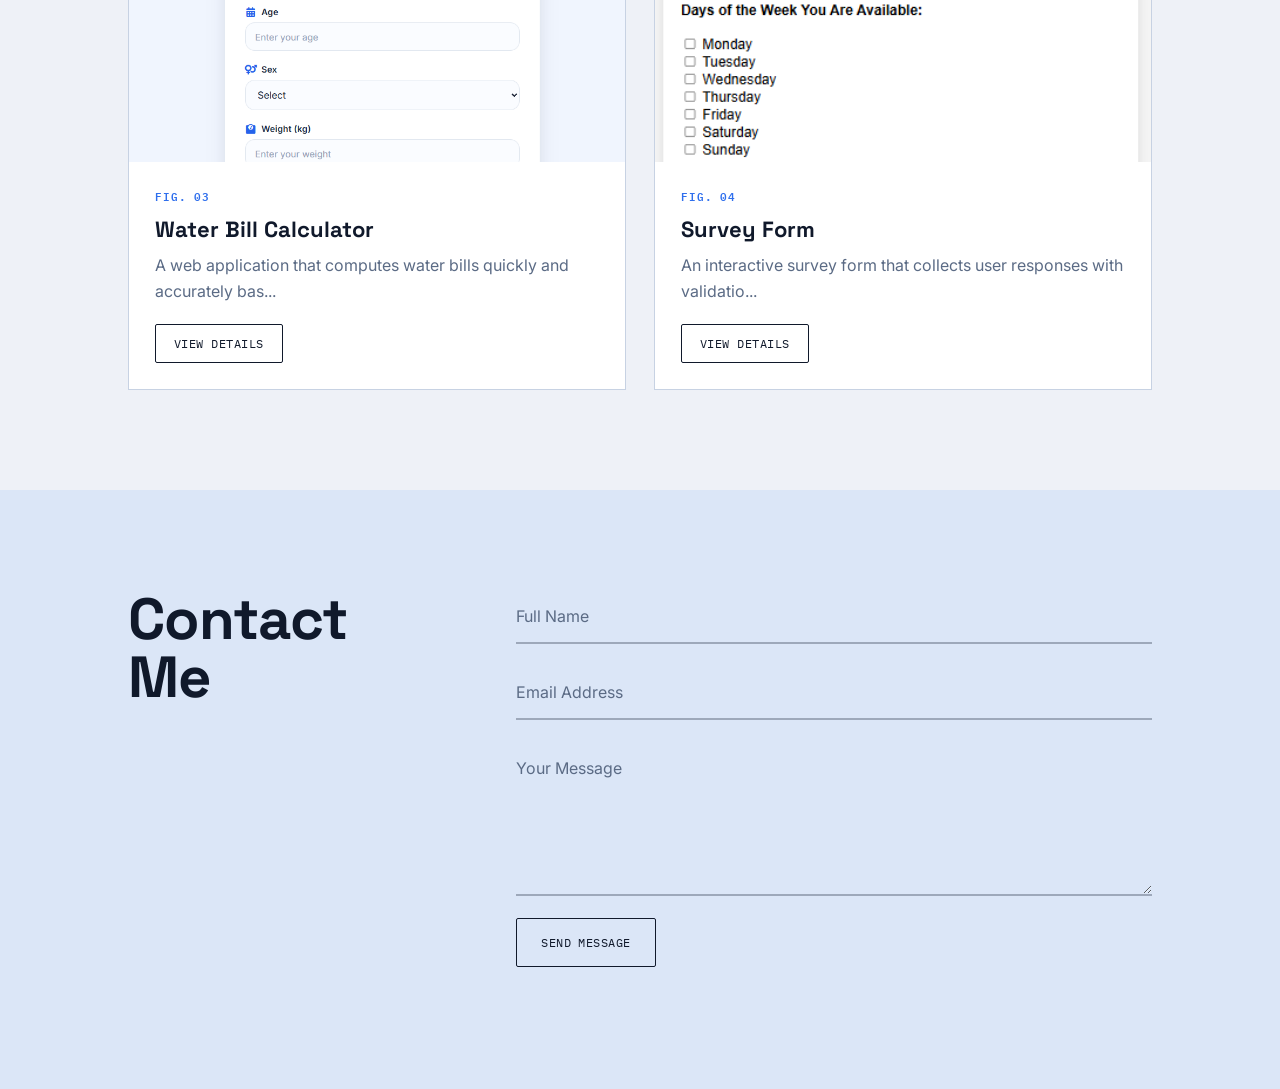
==== commit 248fe76f: "add testimonial comments for teammates" ====
--- a/Masangkay-Albert/index.html
+++ b/Masangkay-Albert/index.html
@@ -96,9 +96,9 @@
         <div class="testimonial-icon">
           <i class="fa-solid fa-quote-left"></i>
         </div>
-        <p class="testimonial-text">" Testimo"</p>
+        <p class="testimonial-text">"Albert is commendable at taking the lead and being a great teammate.</p>
         <div class="testimonial-author">
-          <h4>[Teammate Name]</h4>
+          <h4>James Terel Saluta</h4>
         </div>
       </div>
 
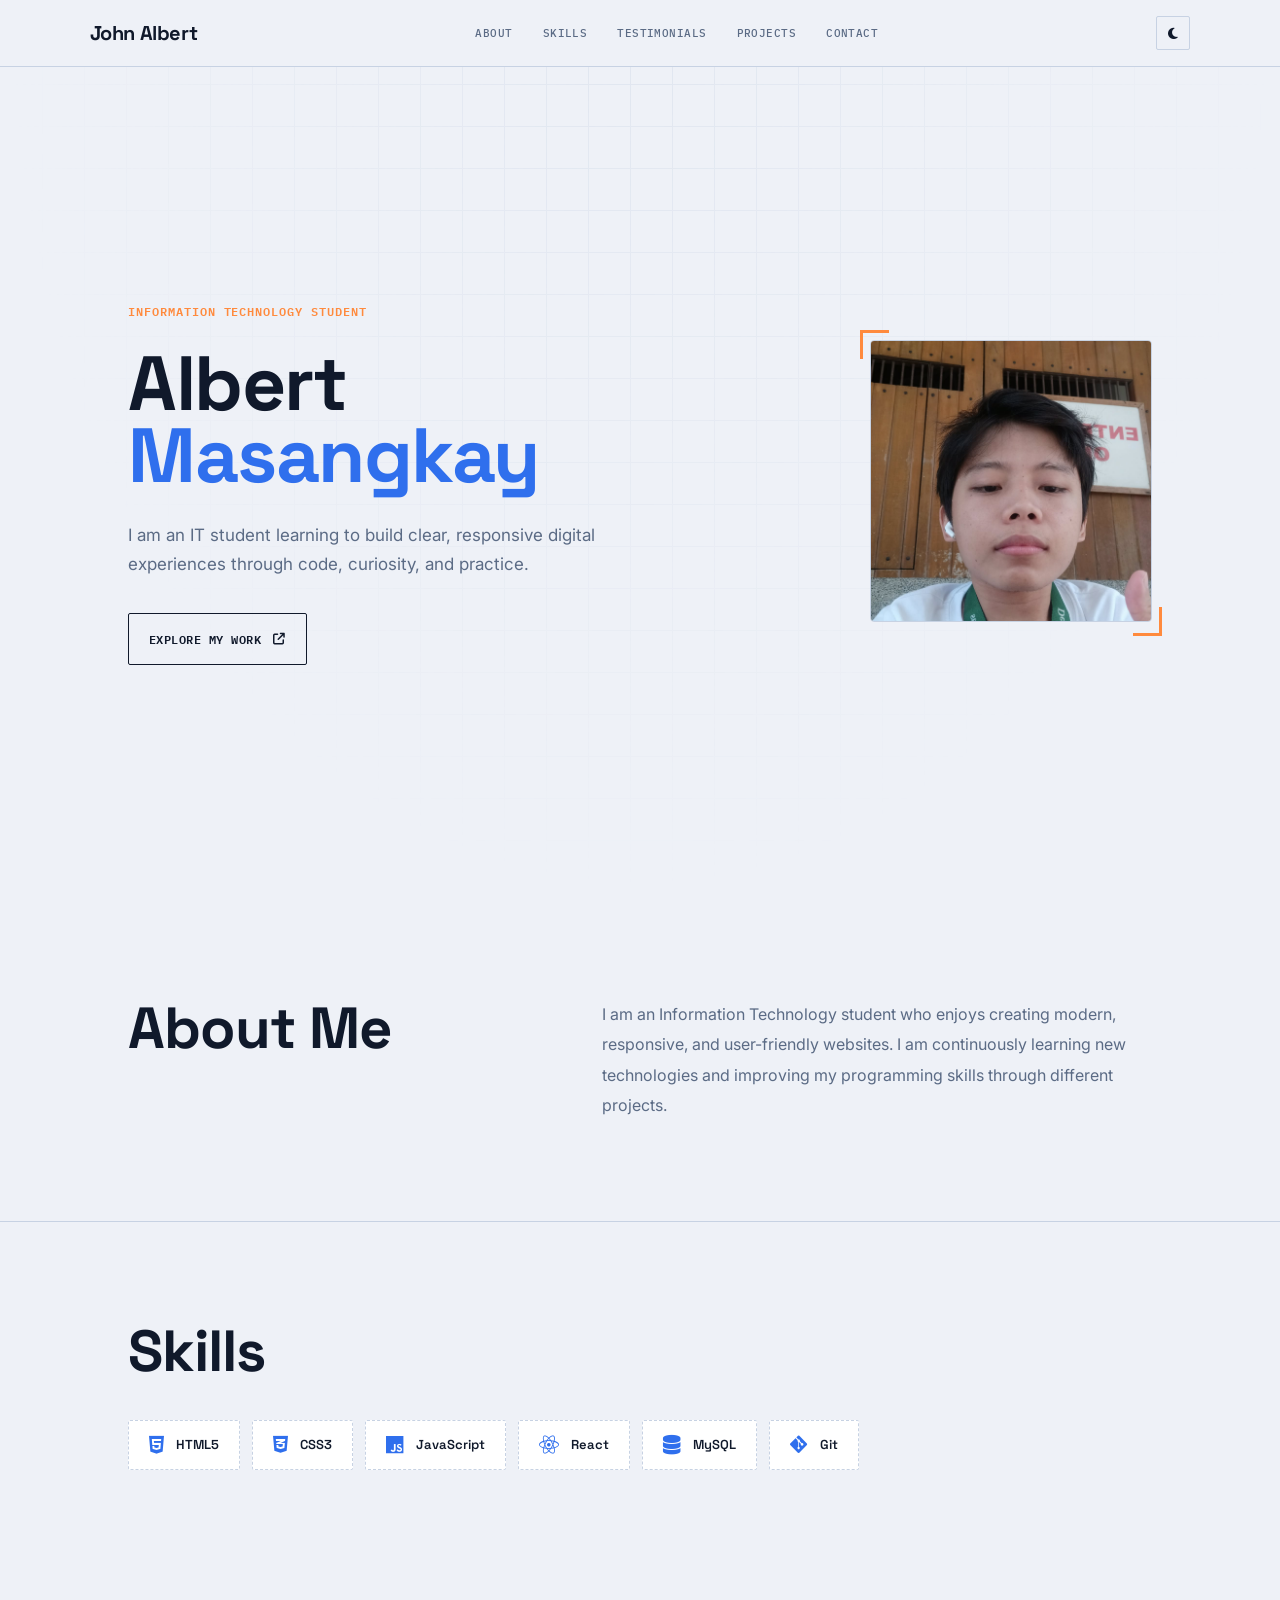
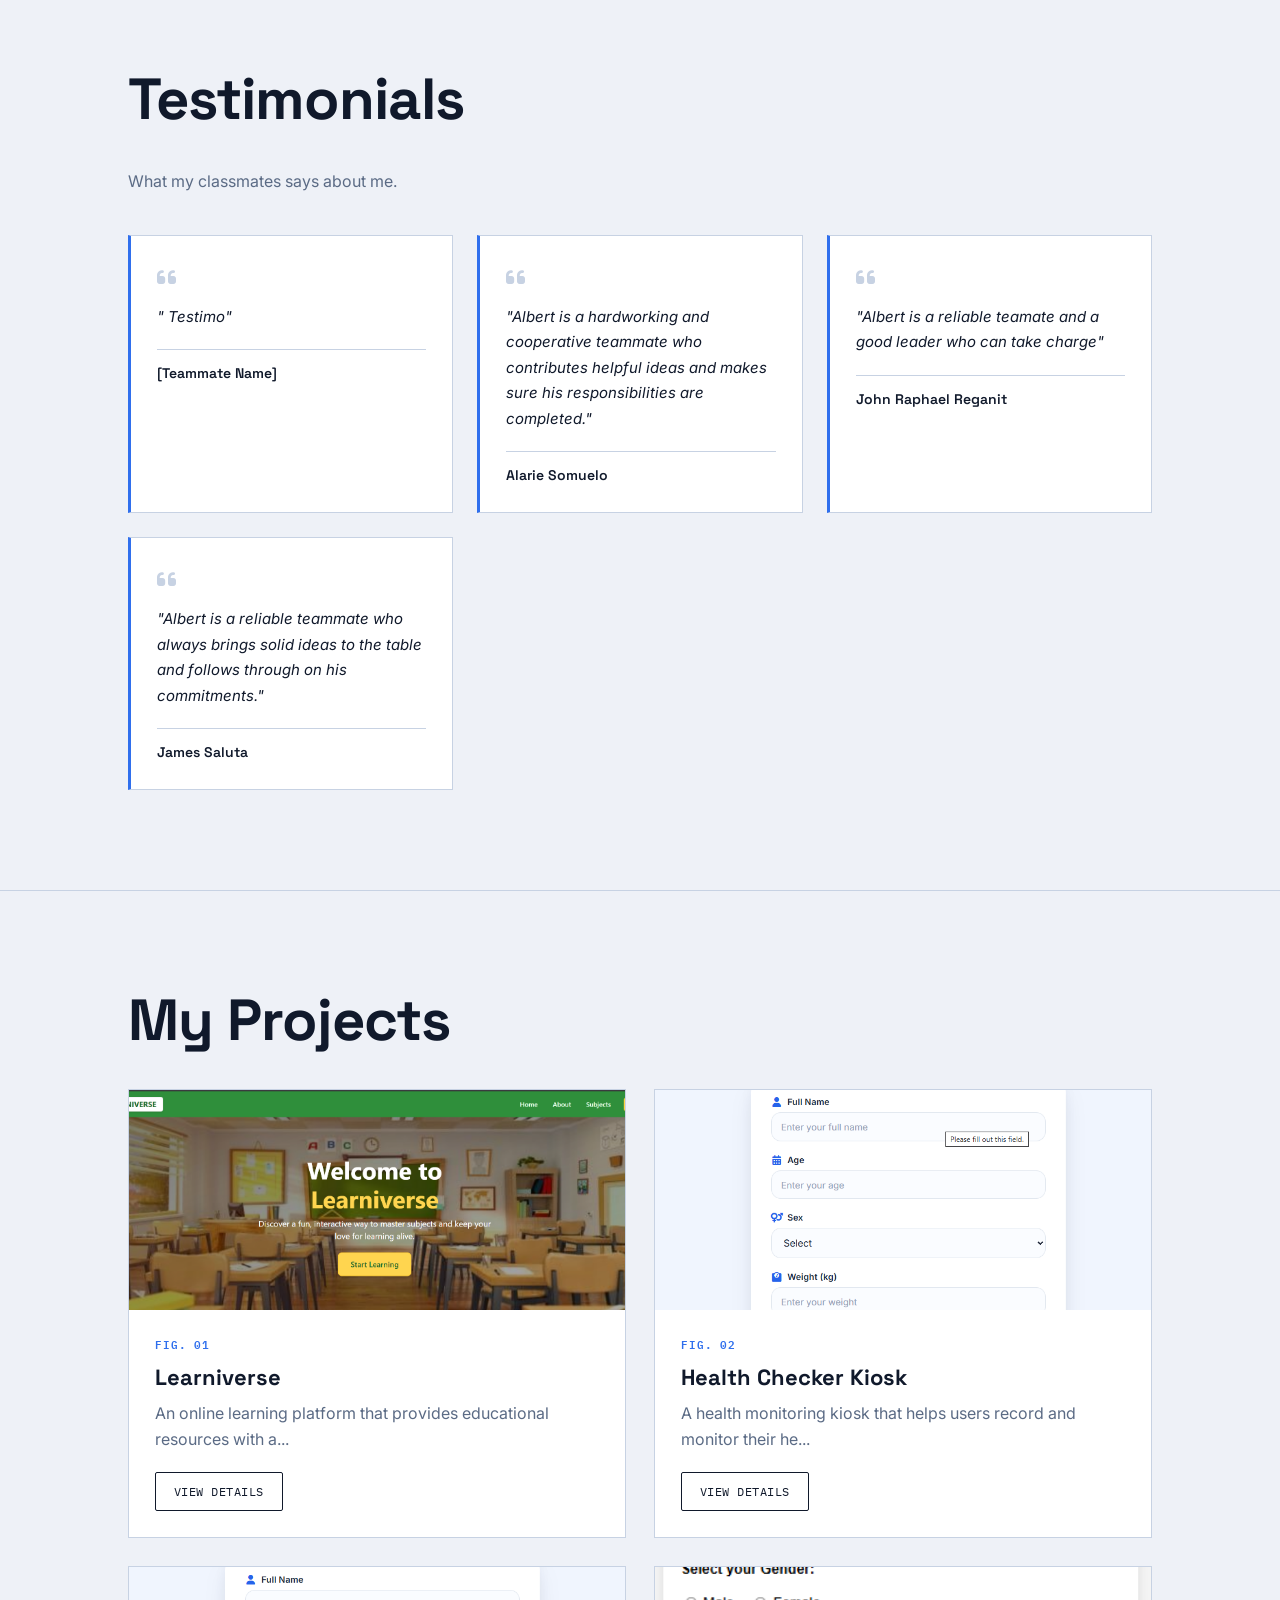
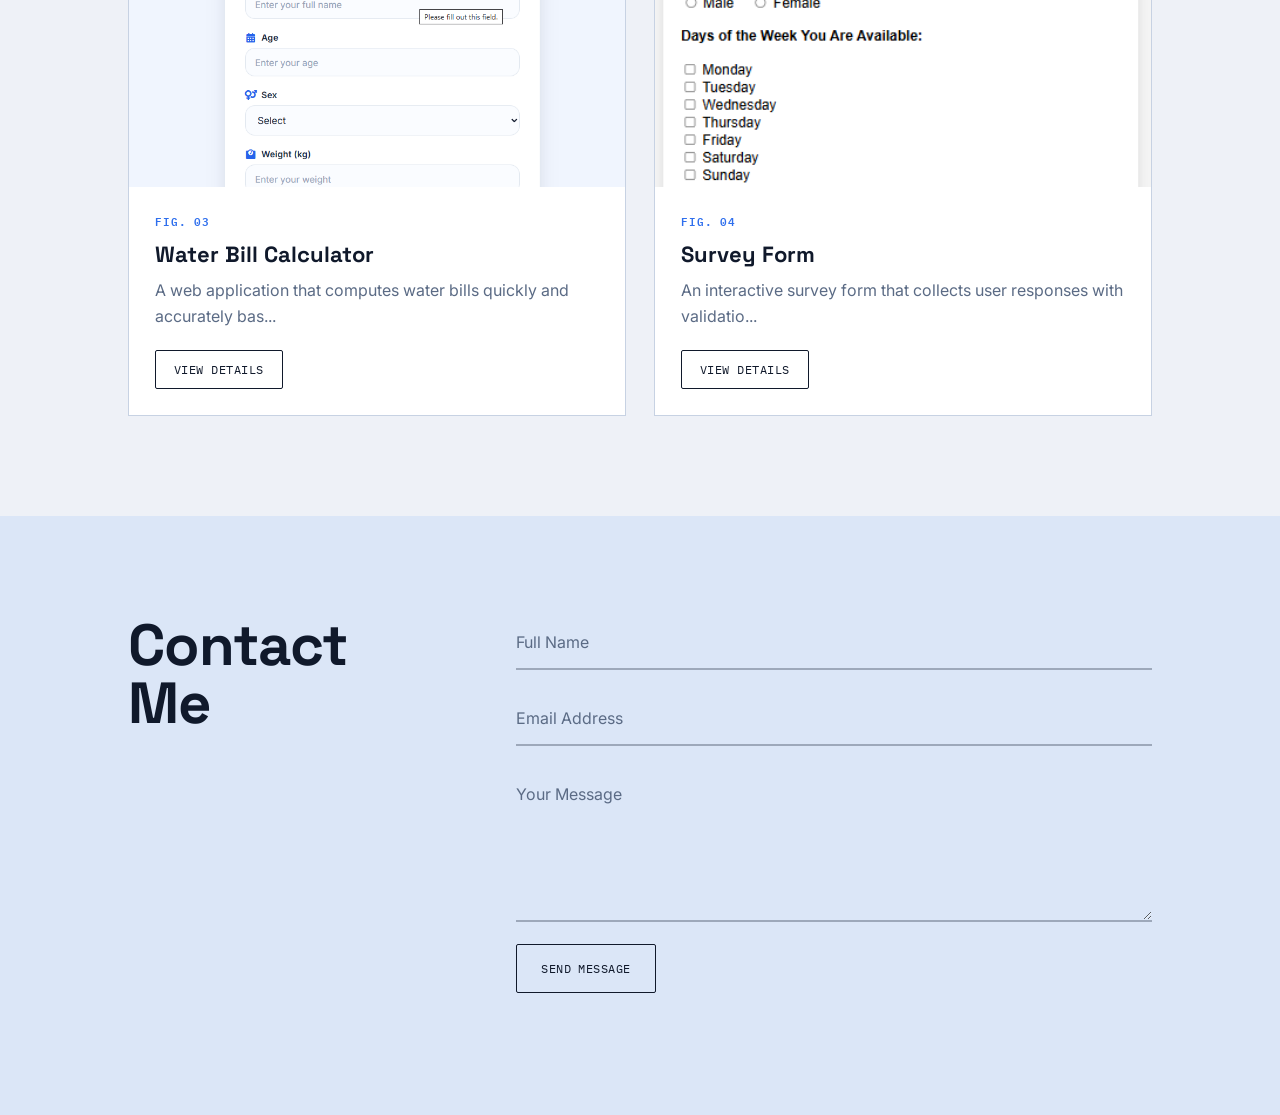
==== commit 7ee8381d: "Add my testimonials to classmates' pages" ====
--- a/Masangkay-Albert/index.html
+++ b/Masangkay-Albert/index.html
@@ -96,9 +96,9 @@
         <div class="testimonial-icon">
           <i class="fa-solid fa-quote-left"></i>
         </div>
-        <p class="testimonial-text">"Albert is commendable at taking the lead and being a great teammate.</p>
+        <p class="testimonial-text">" Testimo"</p>
         <div class="testimonial-author">
-          <h4>James Terel Saluta</h4>
+          <h4>[Teammate Name]</h4>
         </div>
       </div>
 
@@ -106,7 +106,7 @@
         <div class="testimonial-icon">
           <i class="fa-solid fa-quote-left"></i>
         </div>
-        <p class="testimonial-text">"Albert is a dedicated and reliable teammate who shares useful ideas, completes his tasks, and always contributes to the team’s success."</p>
+        <p class="testimonial-text">"Albert is a hardworking and cooperative teammate who contributes helpful ideas and makes sure his responsibilities are completed."</p>
         <div class="testimonial-author">
           <h4>Alarie Somuelo</h4>
         </div>
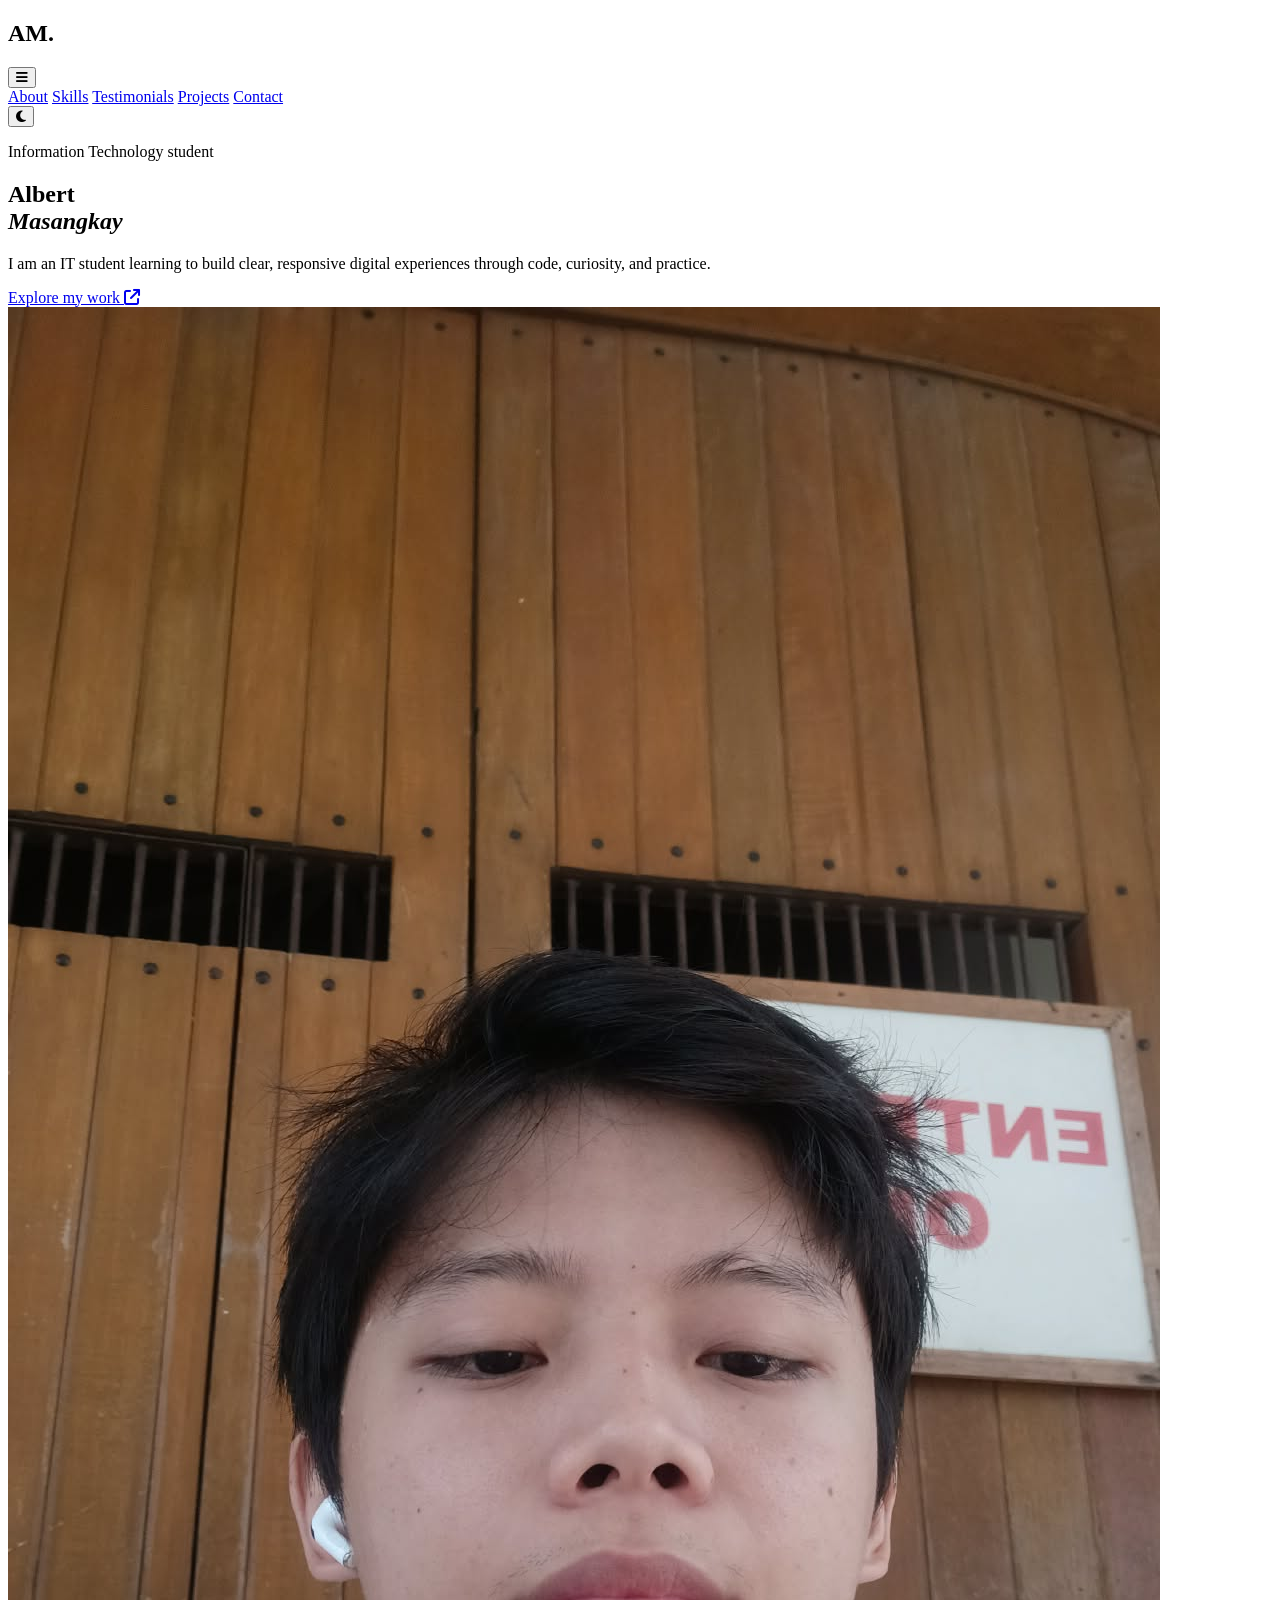
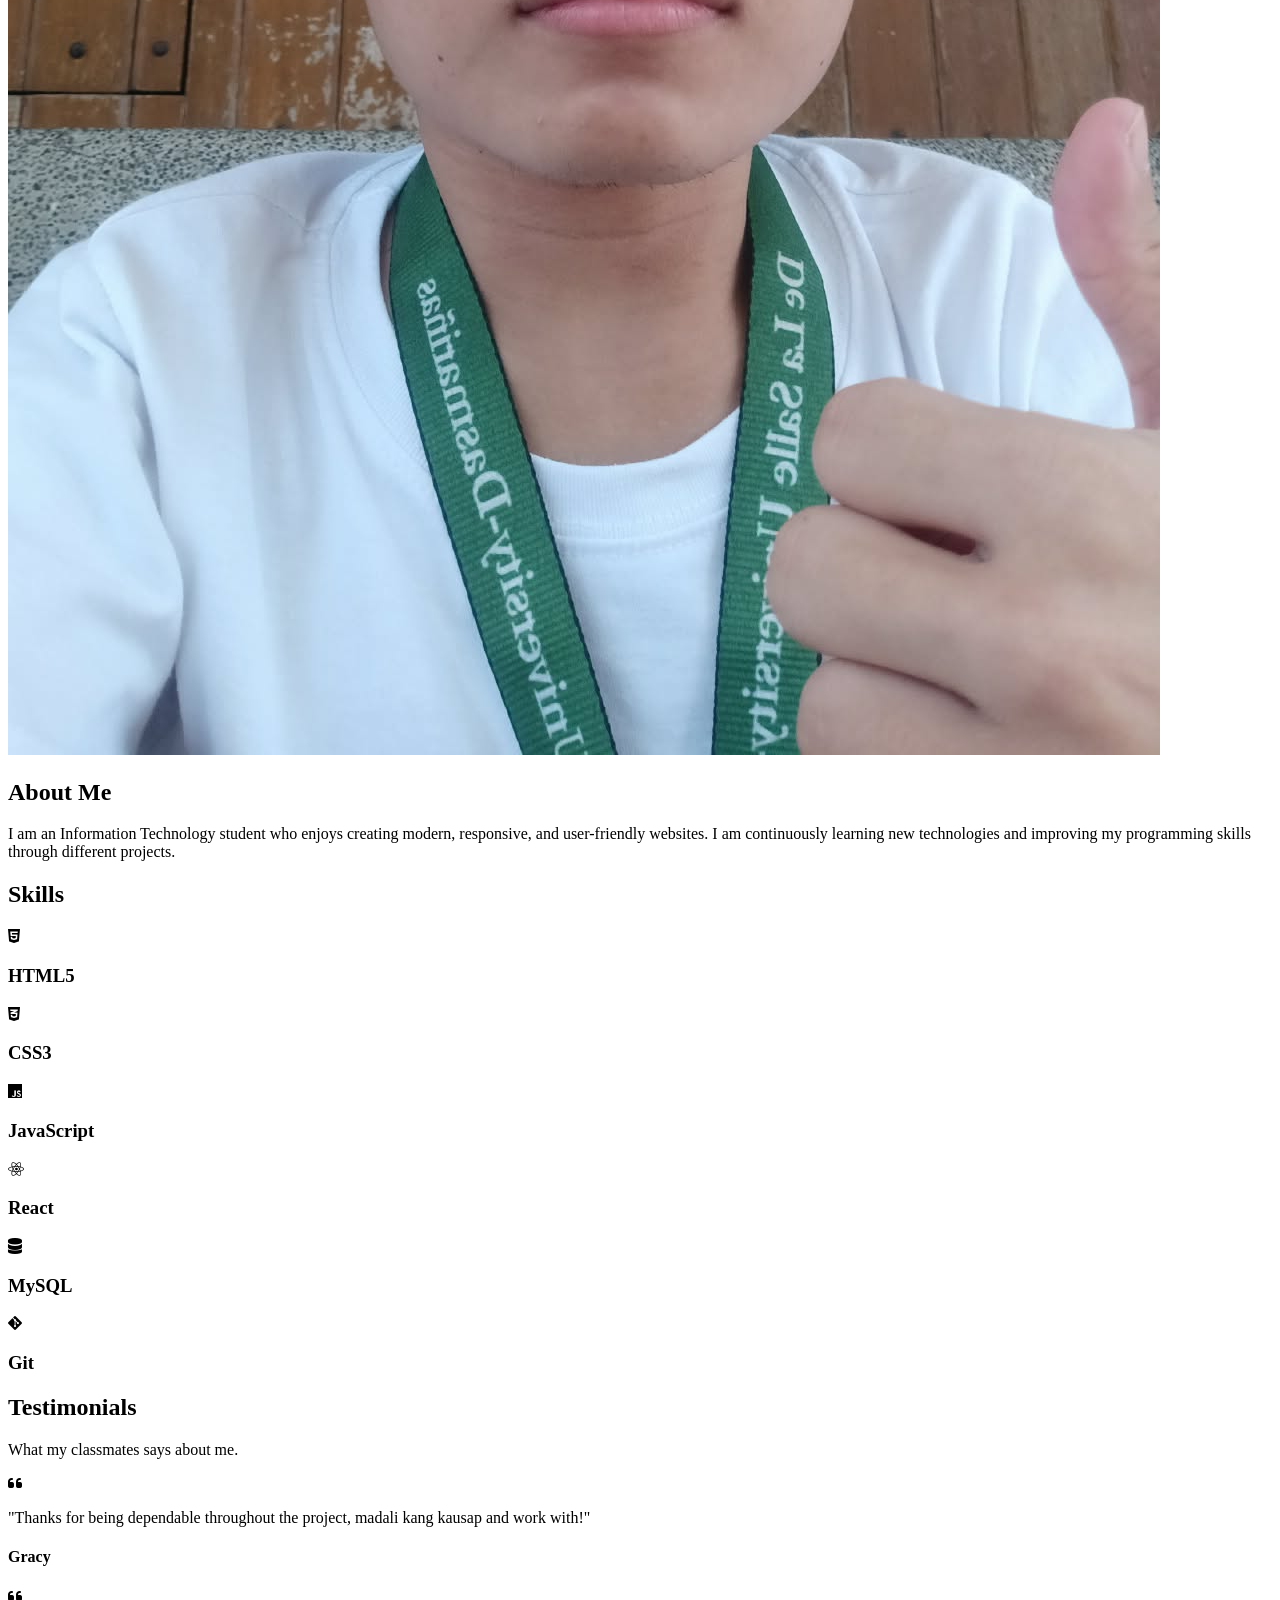
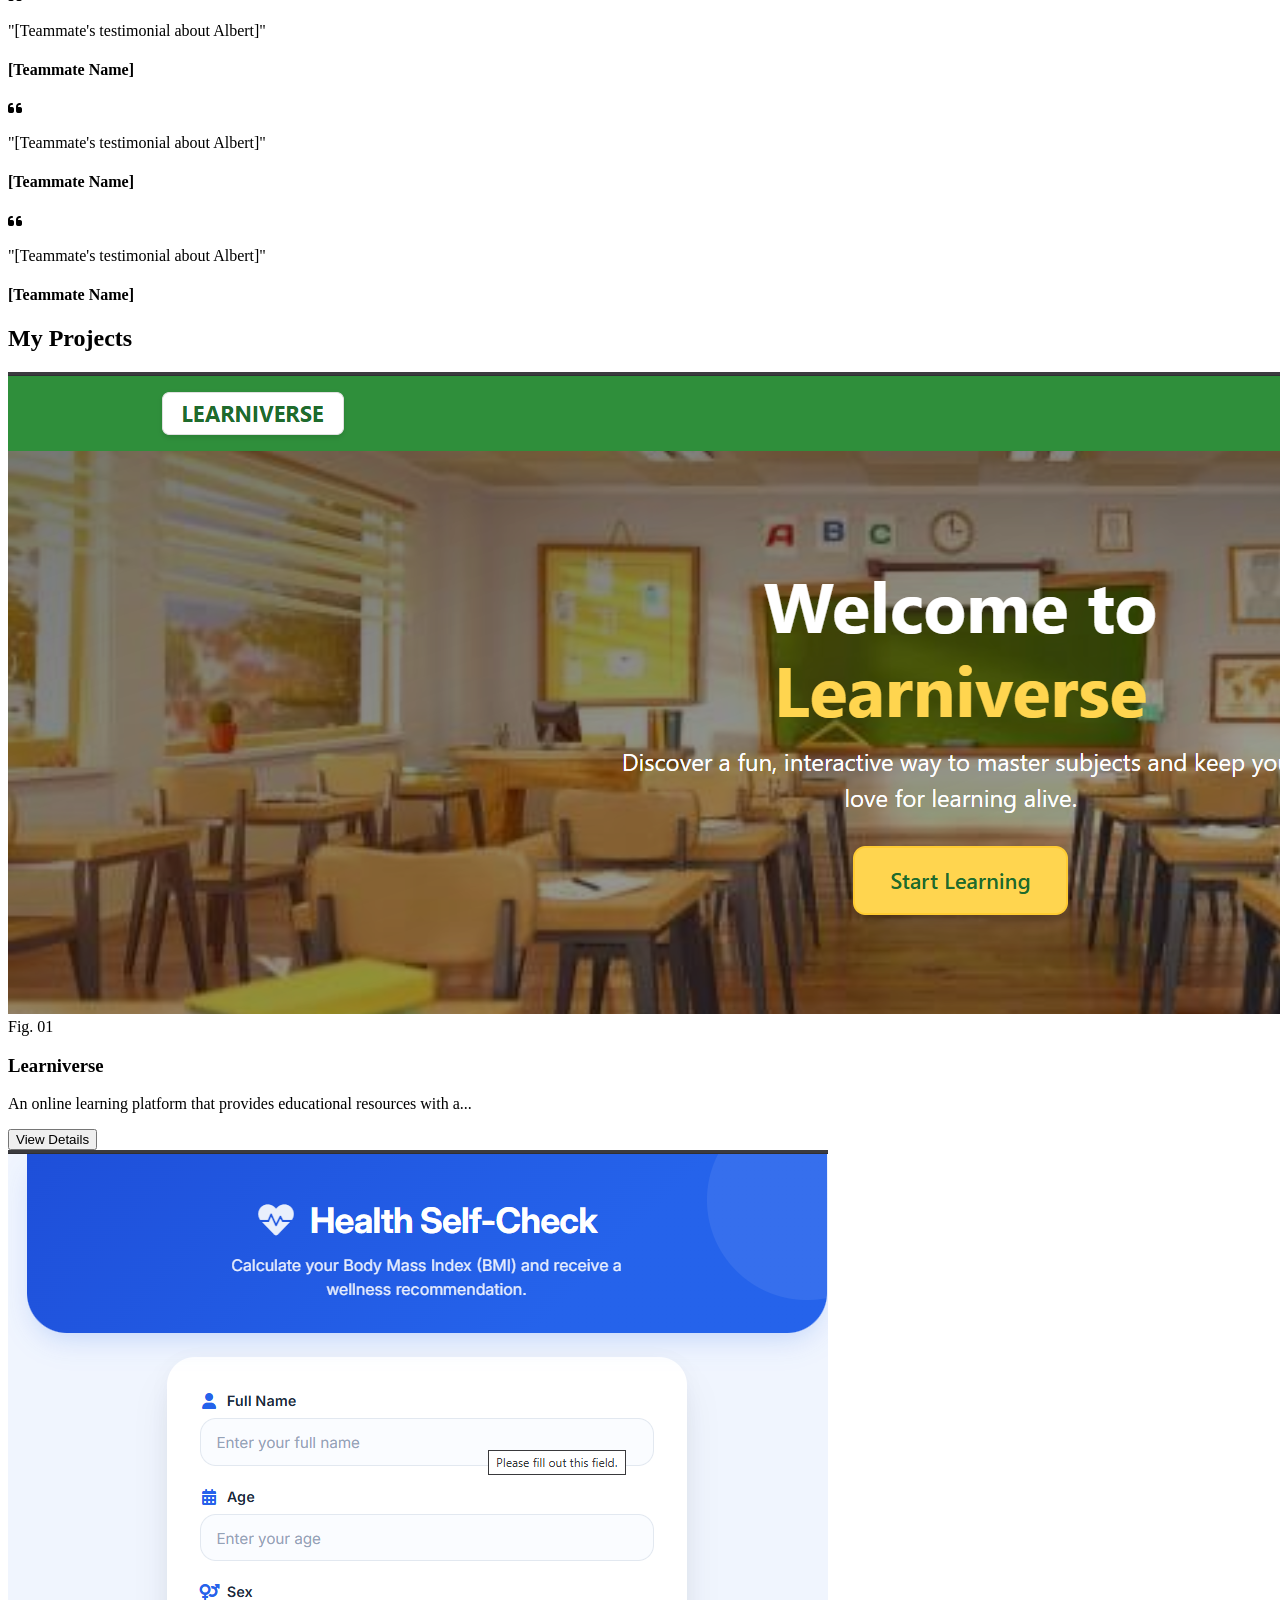
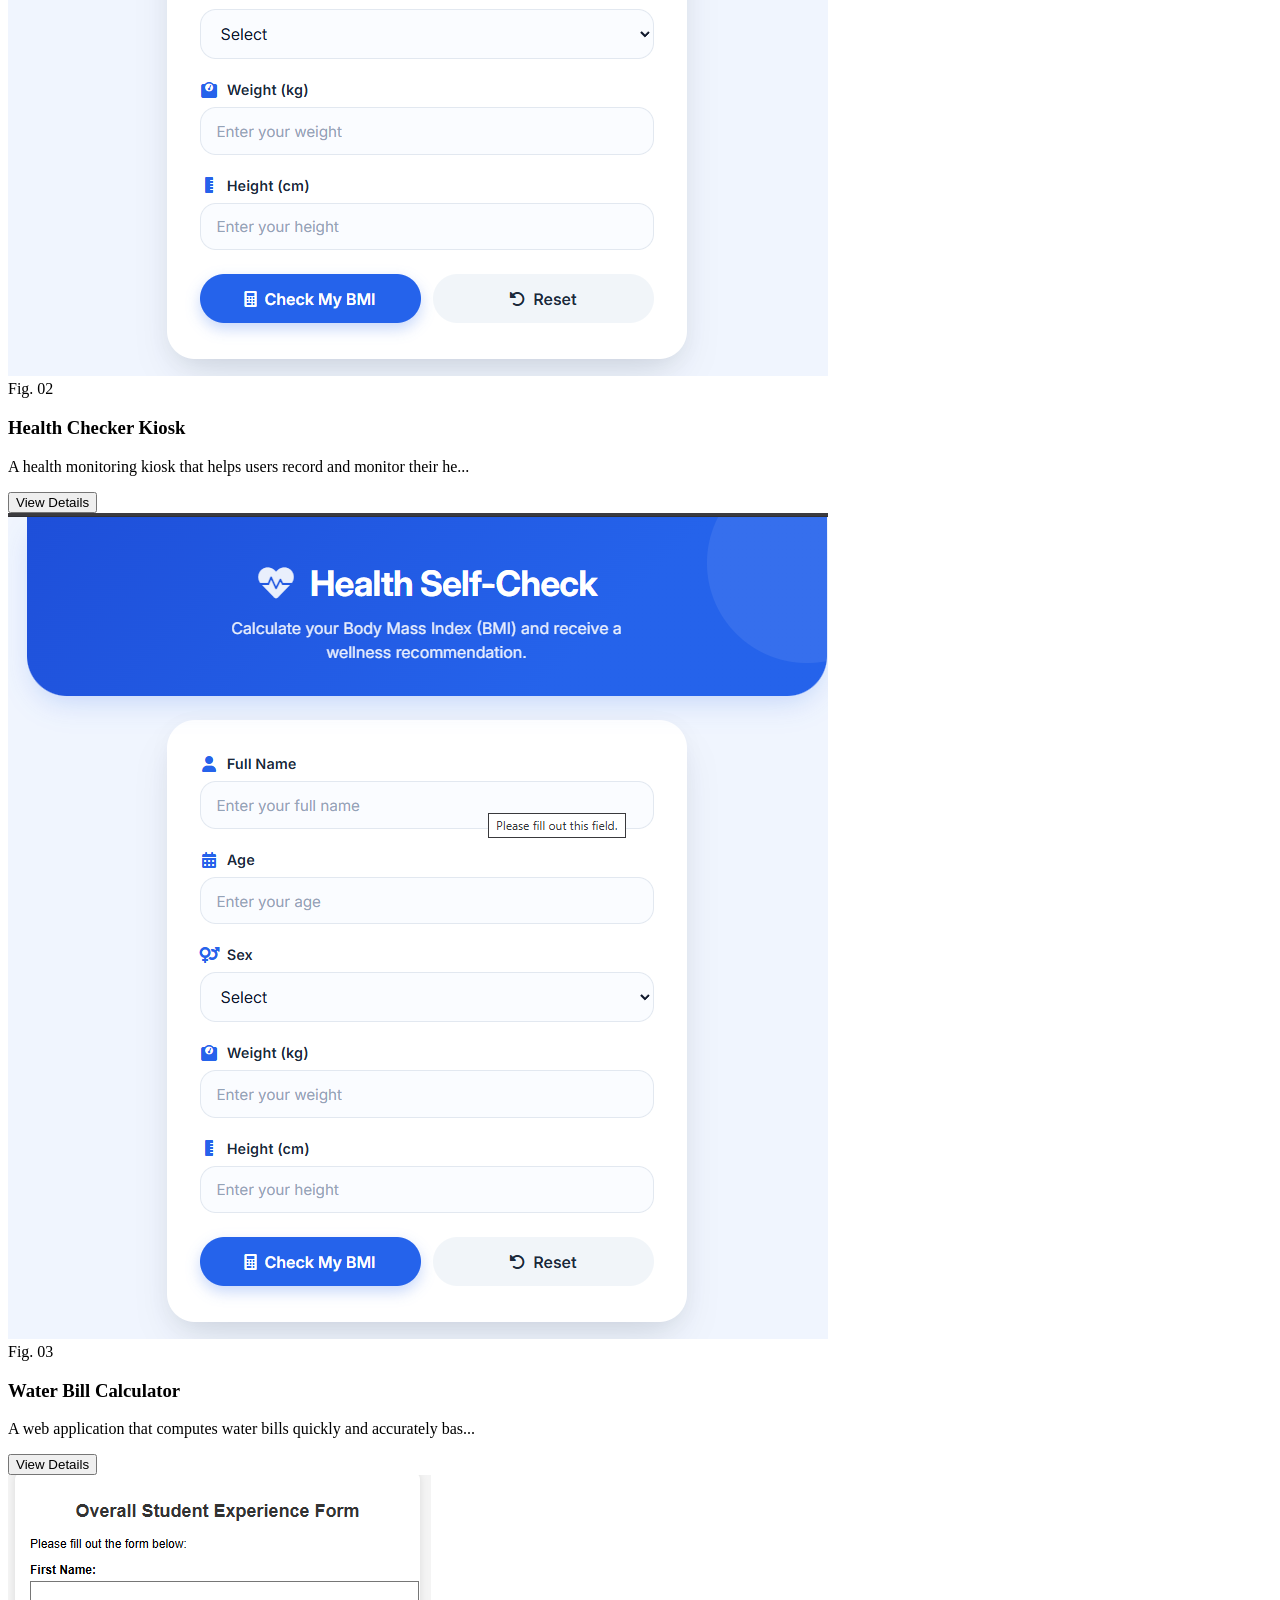
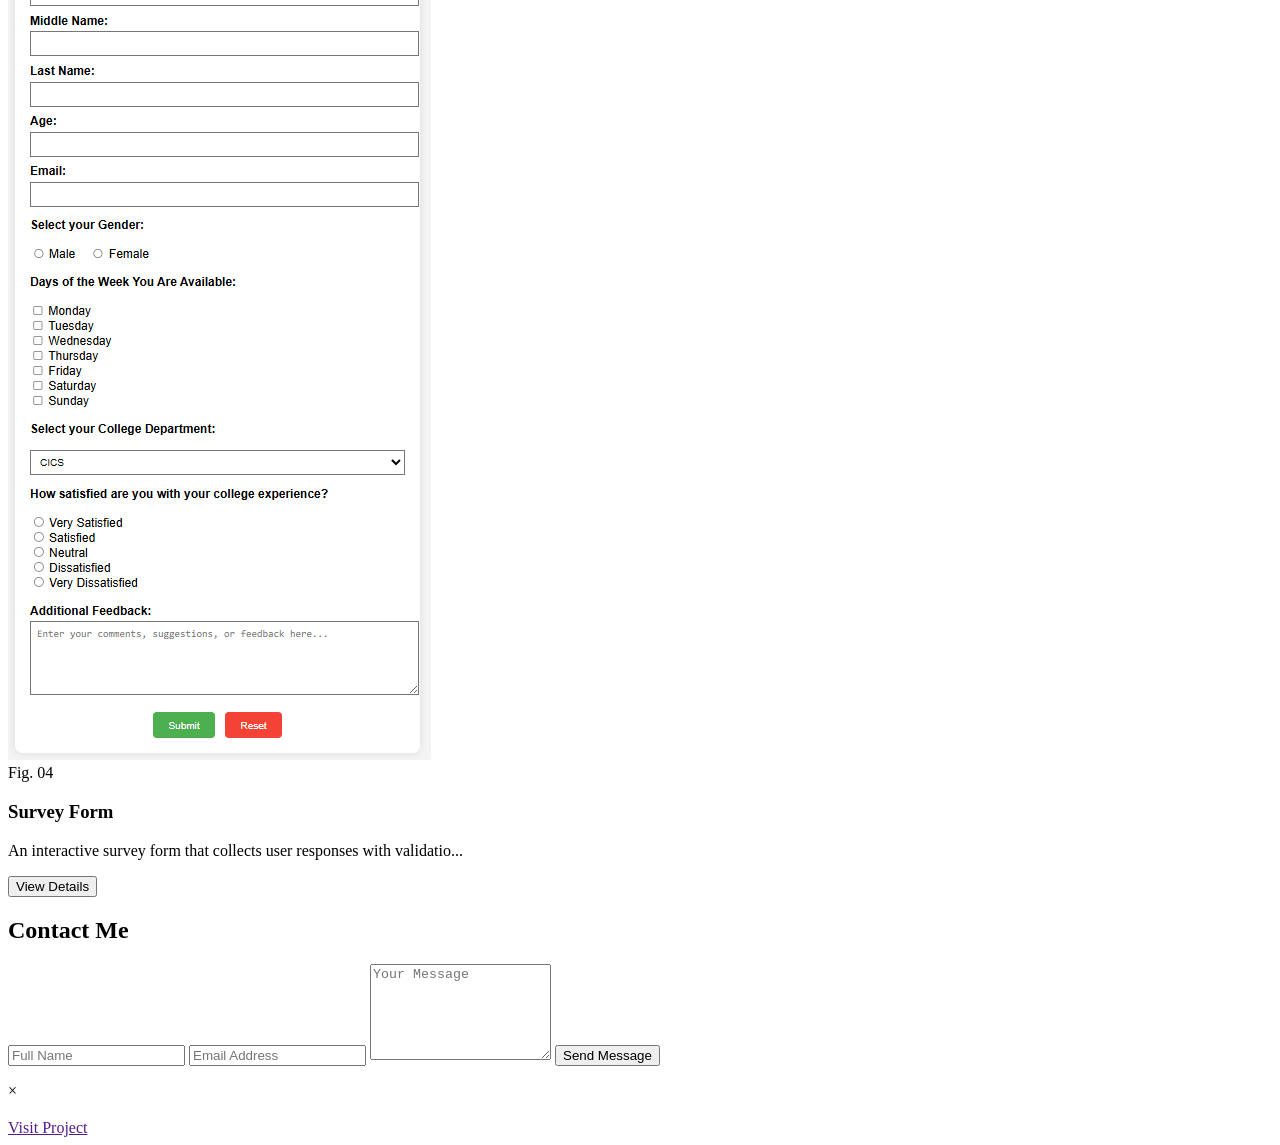
==== commit f112f76b: "try" ====
--- a/Masangkay-Albert/index.html
+++ b/Masangkay-Albert/index.html
@@ -4,16 +4,13 @@
   <meta charset="UTF-8">
   <meta name="viewport" content="width=device-width, initial-scale=1.0">
   <title>Albert Masangkay | IT Student</title>
-  <link rel="stylesheet" href="css/base.css">
-  <link rel="stylesheet" href="css/layout.css">
-  <link rel="stylesheet" href="css/components.css">
-  <link rel="stylesheet" href="css/contact.css">
+  <link rel="stylesheet" href="style.css">
   <link rel="stylesheet" href="https://cdnjs.cloudflare.com/ajax/libs/font-awesome/6.5.2/css/all.min.css">
 </head>
 <body>
 
   <header>
-    <h2 class="logo">John Albert</h2>
+    <h2 class="logo">AM<span>.</span></h2>
 
     <button id="menu-toggle-btn" aria-label="Open menu">
       <i class="fa-solid fa-bars"></i>
@@ -34,7 +31,7 @@
 
   <section class="hero">
     <div class="hero-text">
-      <p class="eyebrow">Information Technology Student</p>
+      <p class="eyebrow">Information Technology student</p>
       <h1>Albert<br><em>Masangkay</em></h1>
       <p>I am an IT student learning to build clear, responsive digital experiences through code, curiosity, and practice.</p>
       <a href="#projects" class="btn">
@@ -48,9 +45,7 @@
   </section>
 
   <section id="about">
-    <div>
-      <h2>About Me</h2>
-    </div>
+    <h2>About Me</h2>
     <p>
       I am an Information Technology student who enjoys creating modern, responsive,
       and user-friendly websites. I am continuously learning new technologies and
@@ -96,7 +91,27 @@
         <div class="testimonial-icon">
           <i class="fa-solid fa-quote-left"></i>
         </div>
-        <p class="testimonial-text">" Testimo"</p>
+        <p class="testimonial-text">"Thanks for being dependable throughout the project, madali kang kausap and work with!"</p>
+        <div class="testimonial-author">
+          <h4>Gracy</h4>
+        </div>
+      </div>
+
+      <div class="testimonial-card">
+        <div class="testimonial-icon">
+          <i class="fa-solid fa-quote-left"></i>
+        </div>
+        <p class="testimonial-text">"[Teammate's testimonial about Albert]"</p>
+        <div class="testimonial-author">
+          <h4>[Teammate Name]</h4>
+        </div>
+      </div>
+      
+      <div class="testimonial-card">
+        <div class="testimonial-icon">
+          <i class="fa-solid fa-quote-left"></i>
+        </div>
+        <p class="testimonial-text">"[Teammate's testimonial about Albert]"</p>
         <div class="testimonial-author">
           <h4>[Teammate Name]</h4>
         </div>
@@ -106,29 +121,9 @@
         <div class="testimonial-icon">
           <i class="fa-solid fa-quote-left"></i>
         </div>
-        <p class="testimonial-text">"Albert is a hardworking and cooperative teammate who contributes helpful ideas and makes sure his responsibilities are completed."</p>
+        <p class="testimonial-text">"[Teammate's testimonial about Albert]"</p>
         <div class="testimonial-author">
-          <h4>Alarie Somuelo</h4>
-        </div>
-      </div>
-
-      <div class="testimonial-card">
-        <div class="testimonial-icon">
-          <i class="fa-solid fa-quote-left"></i>
-        </div>
-        <p class="testimonial-text">"Albert is a reliable teamate and a good leader who can take charge"</p>
-        <div class="testimonial-author">
-          <h4>John Raphael Reganit</h4>
-        </div>
-      </div>
-
-      <div class="testimonial-card">
-        <div class="testimonial-icon">
-          <i class="fa-solid fa-quote-left"></i>
-        </div>
-        <p class="testimonial-text">"Albert is a reliable teammate who always brings solid ideas to the table and follows through on his commitments."</p>
-        <div class="testimonial-author">
-          <h4>James Saluta</h4>
+          <h4>[Teammate Name]</h4>
         </div>
       </div>
 
@@ -141,9 +136,7 @@
   </section>
 
   <section id="contact">
-    <div>
-      <h2>Contact Me</h2>
-    </div>
+    <h2>Contact Me</h2>
     <form id="contact-form">
       <input type="text" id="name-input" placeholder="Full Name">
       <input type="email" id="email-input" placeholder="Email Address">
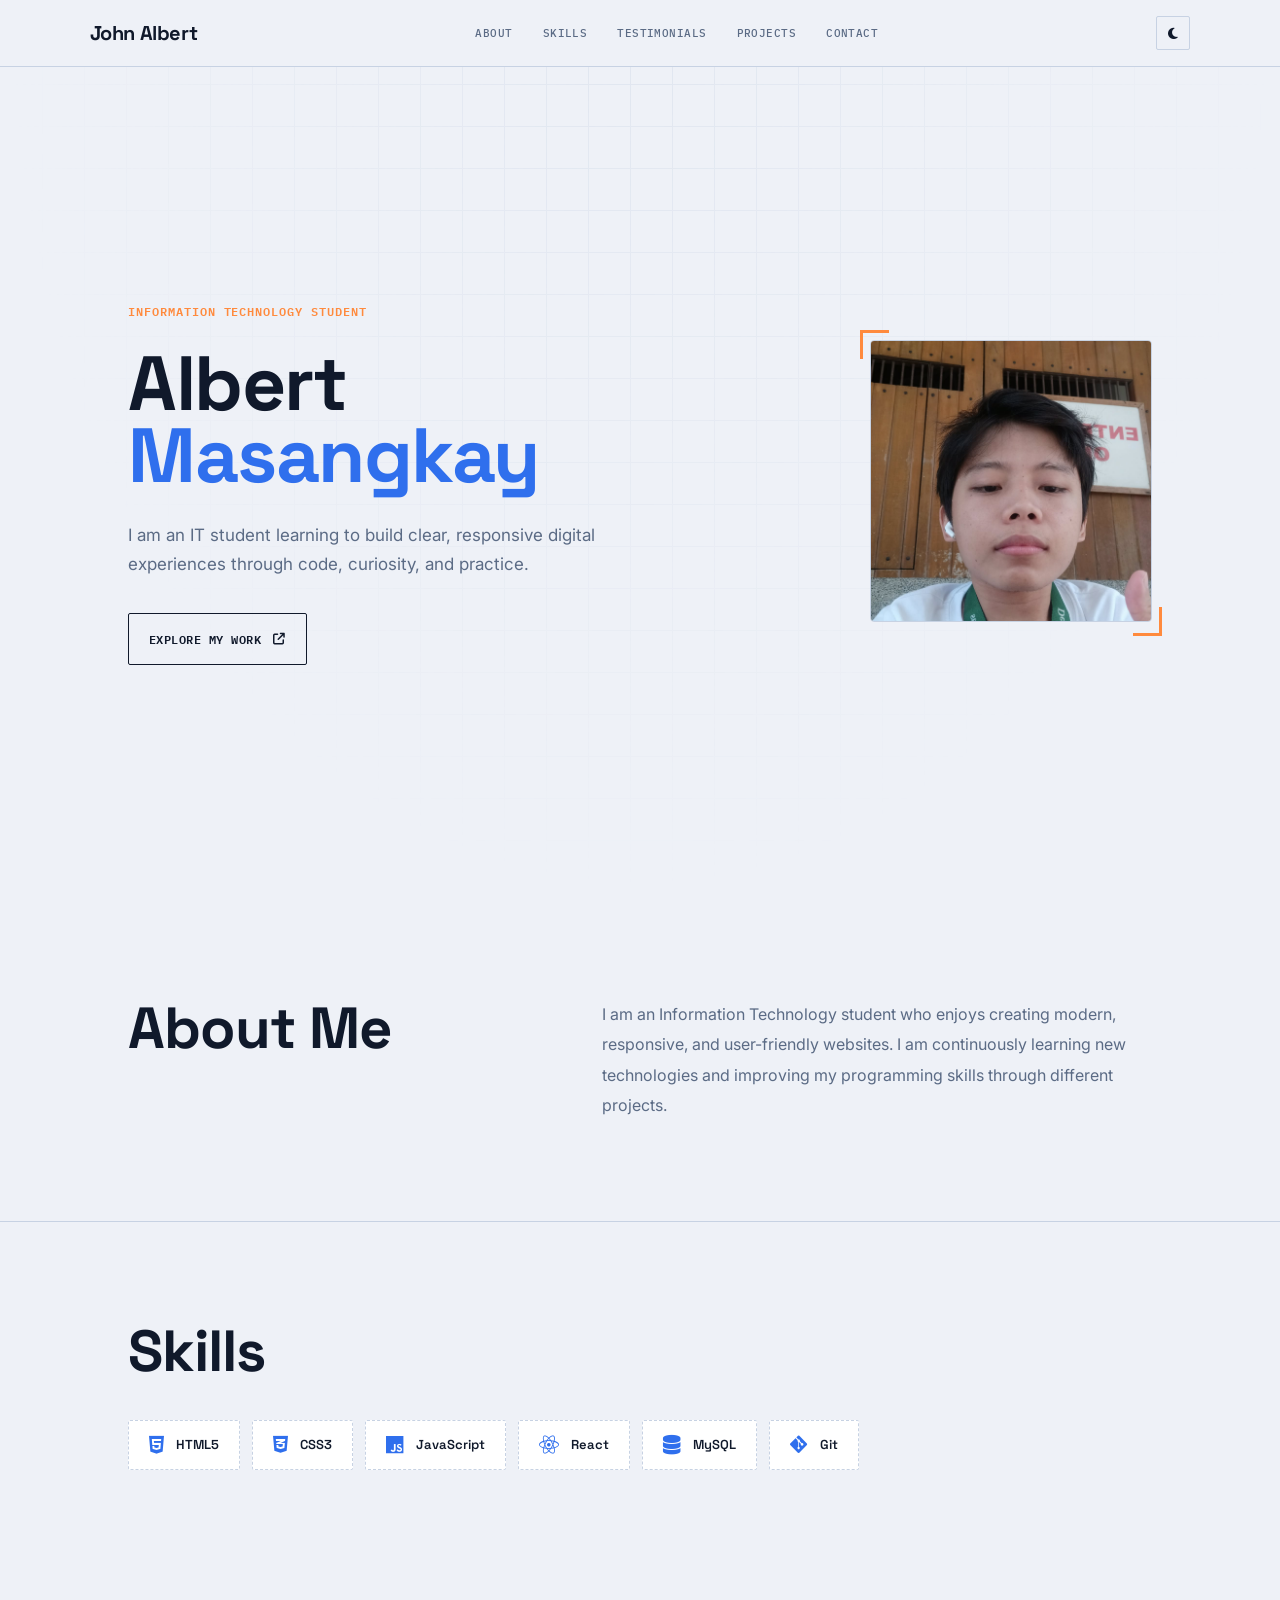
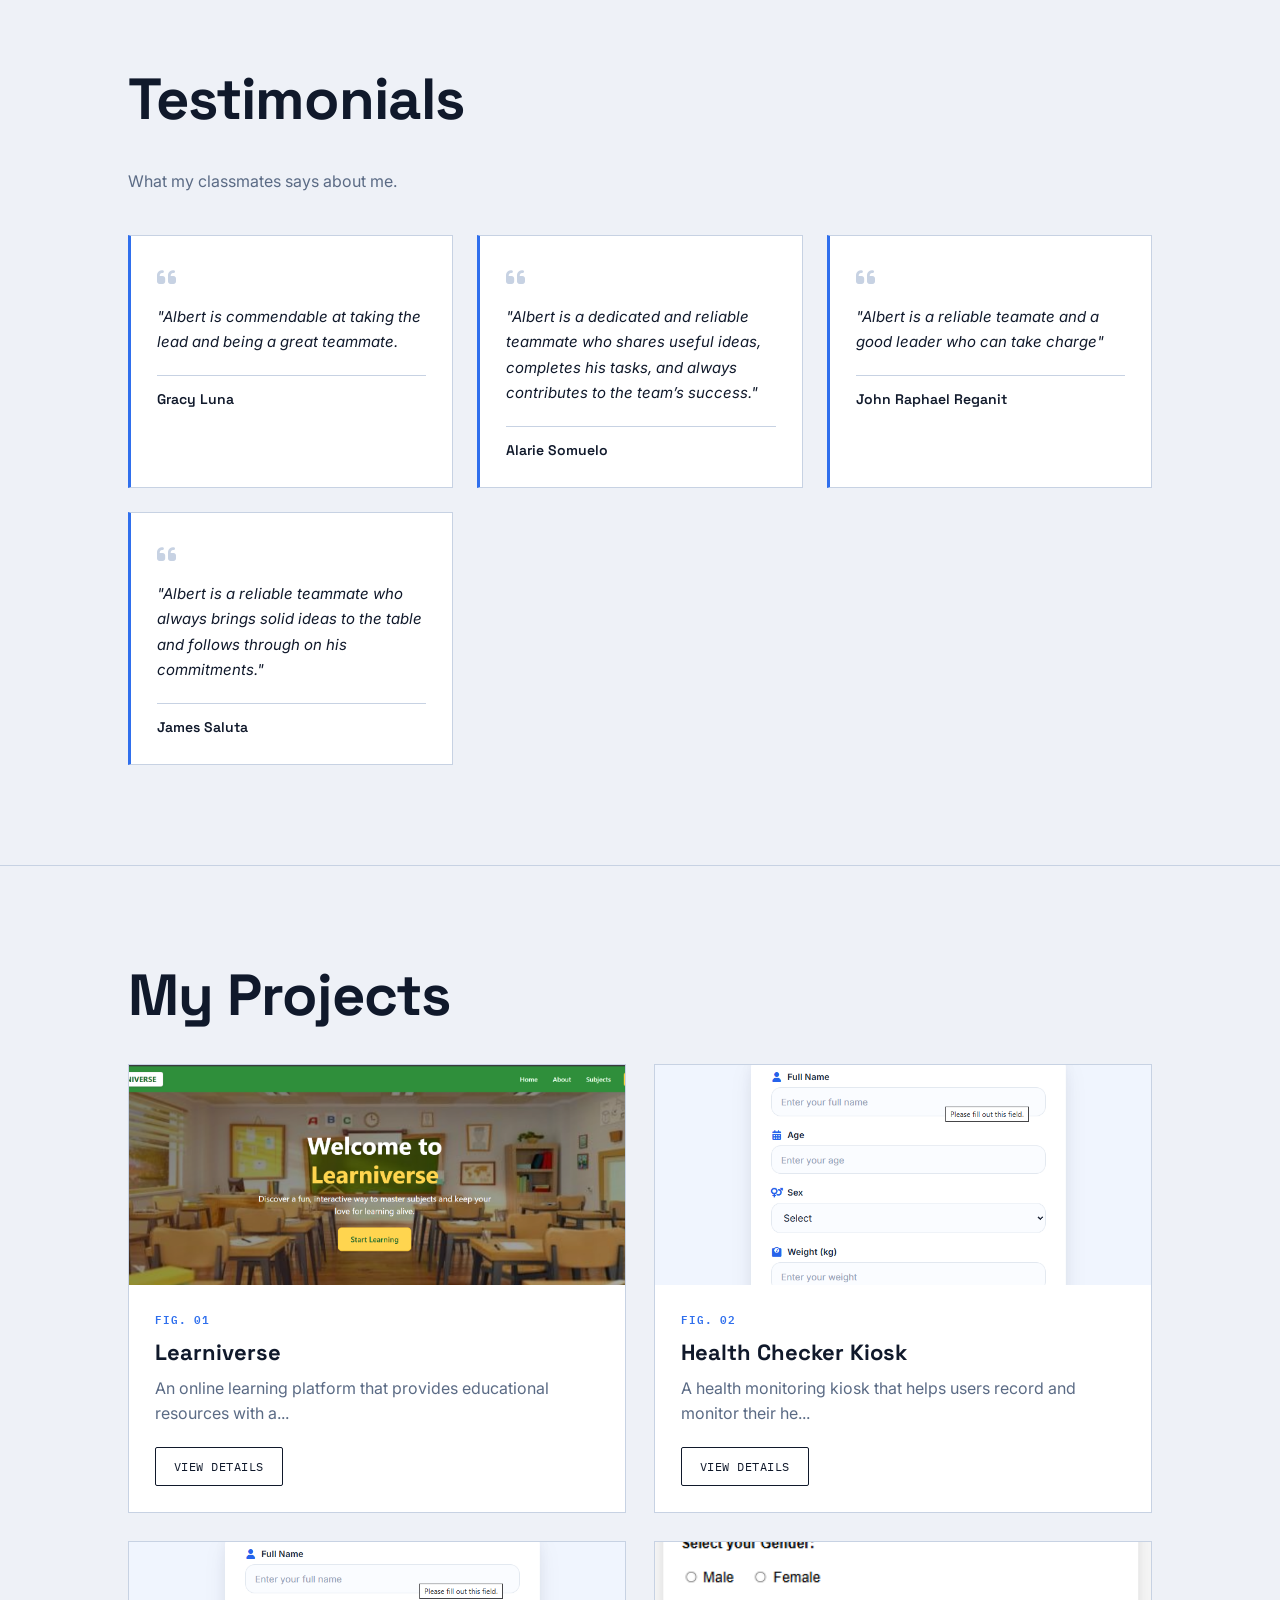
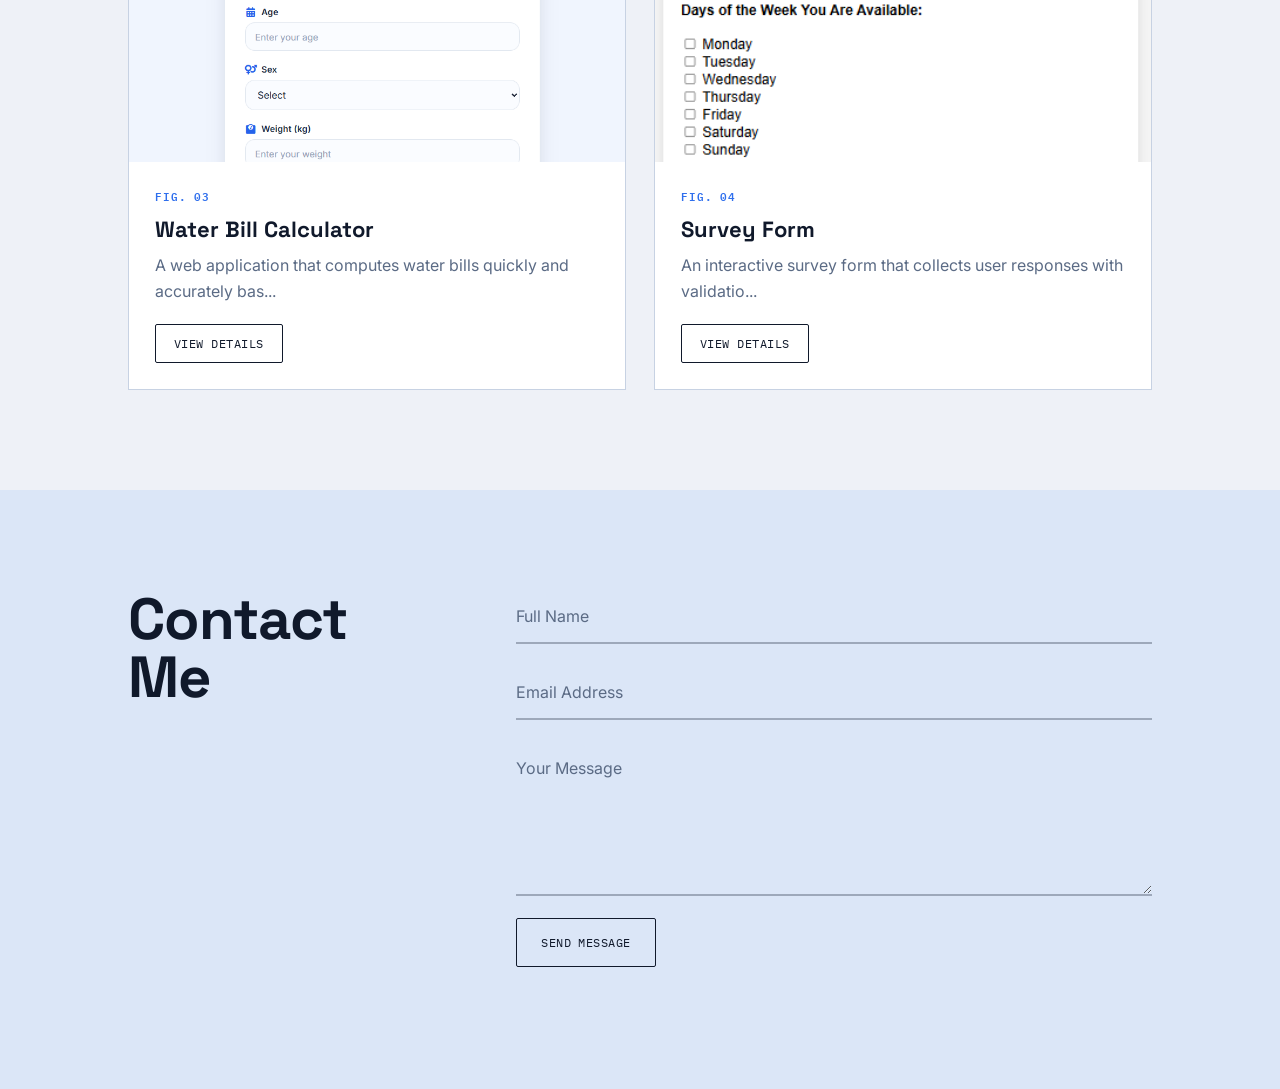
==== commit b6356aad: "Add my Testimonial Messages" ====
--- a/Masangkay-Albert/index.html
+++ b/Masangkay-Albert/index.html
@@ -4,13 +4,16 @@
   <meta charset="UTF-8">
   <meta name="viewport" content="width=device-width, initial-scale=1.0">
   <title>Albert Masangkay | IT Student</title>
-  <link rel="stylesheet" href="style.css">
+  <link rel="stylesheet" href="css/base.css">
+  <link rel="stylesheet" href="css/layout.css">
+  <link rel="stylesheet" href="css/components.css">
+  <link rel="stylesheet" href="css/contact.css">
   <link rel="stylesheet" href="https://cdnjs.cloudflare.com/ajax/libs/font-awesome/6.5.2/css/all.min.css">
 </head>
 <body>
 
   <header>
-    <h2 class="logo">AM<span>.</span></h2>
+    <h2 class="logo">John Albert</h2>
 
     <button id="menu-toggle-btn" aria-label="Open menu">
       <i class="fa-solid fa-bars"></i>
@@ -31,7 +34,7 @@
 
   <section class="hero">
     <div class="hero-text">
-      <p class="eyebrow">Information Technology student</p>
+      <p class="eyebrow">Information Technology Student</p>
       <h1>Albert<br><em>Masangkay</em></h1>
       <p>I am an IT student learning to build clear, responsive digital experiences through code, curiosity, and practice.</p>
       <a href="#projects" class="btn">
@@ -45,7 +48,9 @@
   </section>
 
   <section id="about">
-    <h2>About Me</h2>
+    <div>
+      <h2>About Me</h2>
+    </div>
     <p>
       I am an Information Technology student who enjoys creating modern, responsive,
       and user-friendly websites. I am continuously learning new technologies and
@@ -91,9 +96,9 @@
         <div class="testimonial-icon">
           <i class="fa-solid fa-quote-left"></i>
         </div>
-        <p class="testimonial-text">"Thanks for being dependable throughout the project, madali kang kausap and work with!"</p>
+        <p class="testimonial-text">"Albert is commendable at taking the lead and being a great teammate.</p>
         <div class="testimonial-author">
-          <h4>Gracy</h4>
+          <h4>Gracy Luna</h4>
         </div>
       </div>
 
@@ -101,19 +106,9 @@
         <div class="testimonial-icon">
           <i class="fa-solid fa-quote-left"></i>
         </div>
-        <p class="testimonial-text">"[Teammate's testimonial about Albert]"</p>
+        <p class="testimonial-text">"Albert is a dedicated and reliable teammate who shares useful ideas, completes his tasks, and always contributes to the team’s success."</p>
         <div class="testimonial-author">
-          <h4>[Teammate Name]</h4>
-        </div>
-      </div>
-      
-      <div class="testimonial-card">
-        <div class="testimonial-icon">
-          <i class="fa-solid fa-quote-left"></i>
-        </div>
-        <p class="testimonial-text">"[Teammate's testimonial about Albert]"</p>
-        <div class="testimonial-author">
-          <h4>[Teammate Name]</h4>
+          <h4>Alarie Somuelo</h4>
         </div>
       </div>
 
@@ -121,9 +116,19 @@
         <div class="testimonial-icon">
           <i class="fa-solid fa-quote-left"></i>
         </div>
-        <p class="testimonial-text">"[Teammate's testimonial about Albert]"</p>
+        <p class="testimonial-text">"Albert is a reliable teamate and a good leader who can take charge"</p>
         <div class="testimonial-author">
-          <h4>[Teammate Name]</h4>
+          <h4>John Raphael Reganit</h4>
+        </div>
+      </div>
+
+      <div class="testimonial-card">
+        <div class="testimonial-icon">
+          <i class="fa-solid fa-quote-left"></i>
+        </div>
+        <p class="testimonial-text">"Albert is a reliable teammate who always brings solid ideas to the table and follows through on his commitments."</p>
+        <div class="testimonial-author">
+          <h4>James Saluta</h4>
         </div>
       </div>
 
@@ -136,7 +141,9 @@
   </section>
 
   <section id="contact">
-    <h2>Contact Me</h2>
+    <div>
+      <h2>Contact Me</h2>
+    </div>
     <form id="contact-form">
       <input type="text" id="name-input" placeholder="Full Name">
       <input type="email" id="email-input" placeholder="Email Address">
--- a/Masangkay-Albert/css/base.css
+++ b/Masangkay-Albert/css/base.css
@@ -0,0 +1,109 @@
+@import url('https://fonts.googleapis.com/css2?family=IBM+Plex+Mono:wght@400;500;600&family=Space+Grotesk:wght@400;500;600;700&family=Inter:wght@400;500;600&display=swap');
+ 
+:root {
+  --paper: #eef1f7;
+  --ink: #10192b;
+  --muted: #5b6b85;
+  --line: #c7d2e3;
+  --card: #ffffff;
+  --accent: #ff8a3d;
+  --accent-2: #2f6fed;
+  --contact-bg: #dbe6f7;
+}
+ 
+body.dark-mode {
+  --paper: #0c111d;
+  --ink: #eef1f7;
+  --muted: #8b93a7;
+  --line: #26314a;
+  --card: #131a2b;
+  --contact-bg: #142035;
+}
+ 
+* {
+  margin: 0;
+  padding: 0;
+  box-sizing: border-box;
+  scroll-behavior: smooth;
+}
+ 
+body {
+  background: var(--paper);
+  color: var(--ink);
+  font-family: 'Inter', sans-serif;
+  position: relative;
+  transition: background .3s, color .3s;
+}
+ 
+body::before {
+  content: "";
+  position: fixed;
+  inset: 0;
+  background-image:
+    linear-gradient(var(--line) 1px, transparent 1px),
+    linear-gradient(90deg, var(--line) 1px, transparent 1px);
+  background-size: 42px 42px;
+  opacity: .35;
+  mask-image: radial-gradient(ellipse at top, black 0%, transparent 70%);
+  pointer-events: none;
+  z-index: 0;
+}
+ 
+body.dark-mode::before {
+  opacity: .5;
+}
+ 
+:focus-visible {
+  outline: 2px solid var(--accent);
+  outline-offset: 3px;
+}
+ 
+@media (prefers-reduced-motion: reduce) {
+  * {
+    transition: none !important;
+    scroll-behavior: auto !important;
+  }
+}
+ 
+section {
+  position: relative;
+  z-index: 1;
+  padding: 100px 10%;
+  max-width: 1440px;
+  margin: 0 auto;
+}
+ 
+.sheet-label {
+  display: inline-flex;
+  align-items: center;
+  gap: 10px;
+  color: var(--accent);
+  font: 600 11px 'IBM Plex Mono', monospace;
+  text-transform: uppercase;
+  letter-spacing: .1em;
+  margin-bottom: 18px;
+}
+ 
+.sheet-label::after {
+  content: "";
+  width: 60px;
+  height: 1px;
+  background: var(--line);
+}
+ 
+section h2 {
+  font: 700 clamp(34px, 5vw, 58px)/1 'Space Grotesk', sans-serif;
+  letter-spacing: -1px;
+  margin-bottom: 40px;
+}
+
+.hidden {
+  opacity: 0;
+  transform: translateY(36px);
+  transition: .6s;
+}
+ 
+.hidden.show {
+  opacity: 1;
+  transform: translateY(0);
+}
--- a/Masangkay-Albert/css/layout.css
+++ b/Masangkay-Albert/css/layout.css
@@ -0,0 +1,193 @@
+header {
+  position: sticky;
+  top: 0;
+  z-index: 1000;
+  display: flex;
+  justify-content: space-between;
+  align-items: center;
+  padding: 16px 7%;
+  background: var(--paper);
+  border-bottom: 1px solid var(--line);
+}
+ 
+.logo {
+  font: 700 20px 'Space Grotesk', sans-serif;
+  letter-spacing: -.02em;
+}
+ 
+.logo span {
+  color: var(--accent);
+}
+ 
+nav {
+  display: flex;
+  gap: 30px;
+}
+ 
+nav a {
+  position: relative;
+  color: var(--muted);
+  text-decoration: none;
+  font: 500 11px 'IBM Plex Mono', monospace;
+  text-transform: uppercase;
+  letter-spacing: .04em;
+  transition: color .2s;
+}
+ 
+nav a:hover {
+  color: var(--ink);
+}
+ 
+nav a.active {
+  color: var(--accent);
+}
+ 
+nav a.active::before {
+  content: "[ ";
+}
+ 
+nav a.active::after {
+  content: " ]";
+}
+ 
+#menu-toggle-btn, #dark-mode-toggle-btn {
+  border: 1px solid var(--line);
+  background: transparent;
+  color: var(--ink);
+  cursor: pointer;
+}
+ 
+#menu-toggle-btn {
+  display: none;
+  border: 0;
+  font-size: 18px;
+}
+ 
+#dark-mode-toggle-btn {
+  width: 34px;
+  height: 34px;
+  border-radius: 2px;
+  font-size: 13px;
+}
+ 
+#dark-mode-toggle-btn:hover {
+  border-color: var(--accent);
+  color: var(--accent);
+}
+ 
+.hero {
+  position: relative;
+  z-index: 1;
+  min-height: calc(100vh - 68px);
+  display: flex;
+  align-items: center;
+  gap: 8%;
+  padding: 6% 10%;
+}
+ 
+.hero-text {
+  max-width: 760px;
+  flex: 1;
+}
+ 
+.eyebrow {
+  color: var(--accent);
+  font: 600 12px 'IBM Plex Mono', monospace;
+  text-transform: uppercase;
+  letter-spacing: .08em;
+  margin-bottom: 26px;
+}
+ 
+.hero h1 {
+  font: 700 clamp(48px, 6vw, 84px)/.94 'Space Grotesk', sans-serif;
+  letter-spacing: -1.5px;
+  margin-bottom: 30px;
+}
+ 
+.hero h1 em {
+  color: var(--accent-2);
+  font-style: normal;
+}
+ 
+.hero p:not(.eyebrow) {
+  max-width: 500px;
+  color: var(--muted);
+  font: 400 17px/1.7 'Inter', sans-serif;
+  margin-bottom: 34px;
+}
+ 
+.hero-photo {
+  position: relative;
+  width: clamp(200px, 22vw, 300px);
+  aspect-ratio: 1;
+  flex: none;
+}
+ 
+.hero-photo::before,
+.hero-photo::after {
+  content: "";
+  position: absolute;
+  width: 26px;
+  height: 26px;
+  border-color: var(--accent);
+  border-style: solid;
+  border-width: 0;
+}
+ 
+.hero-photo::before {
+  top: -10px;
+  left: -10px;
+  border-top-width: 3px;
+  border-left-width: 3px;
+}
+ 
+.hero-photo::after {
+  bottom: -10px;
+  right: -10px;
+  border-bottom-width: 3px;
+  border-right-width: 3px;
+}
+ 
+.hero-photo img {
+  width: 100%;
+  height: 100%;
+  object-fit: cover;
+  border-radius: 4px;
+  border: 1px solid var(--line);
+}
+ 
+.btn {
+  display: inline-flex;
+  align-items: center;
+  gap: 12px;
+  text-decoration: none;
+  color: var(--ink);
+  background: transparent;
+  border: 1px solid var(--ink);
+  padding: 15px 20px;
+  font: 600 12px 'IBM Plex Mono', monospace;
+  text-transform: uppercase;
+  letter-spacing: .04em;
+  border-radius: 2px;
+  transition: .2s;
+}
+ 
+.btn:hover {
+  background: var(--accent);
+  border-color: var(--accent);
+  color: #10192b;
+}
+ 
+#about {
+  display: grid;
+  grid-template-columns: 1fr 1.4fr;
+  gap: 8%;
+  border-bottom: 1px solid var(--line);
+}
+ 
+#about p {
+  max-width: 660px;
+  color: var(--muted);
+  line-height: 1.9;
+  font-size: 16px;
+}
--- a/Masangkay-Albert/css/components.css
+++ b/Masangkay-Albert/css/components.css
@@ -0,0 +1,273 @@
+.skills-container {
+  display: flex;
+  flex-wrap: wrap;
+  gap: 12px;
+}
+ 
+.skill-card {
+  display: flex;
+  align-items: center;
+  gap: 12px;
+  background: var(--card);
+  padding: 14px 20px;
+  border: 1px dashed var(--line);
+  border-radius: 2px;
+  transition: transform .2s, border-color .2s;
+}
+ 
+.skill-card:hover {
+  transform: translateY(-4px);
+  border-color: var(--accent);
+  border-style: solid;
+}
+ 
+.skill-card i {
+  font-size: 20px;
+  color: var(--accent-2);
+}
+ 
+.skill-card h3 {
+  font: 600 13px 'Space Grotesk', sans-serif;
+}
+ 
+#testimonials {
+  border-bottom: 1px solid var(--line);
+}
+ 
+#testimonials .testimonial-intro {
+  color: var(--muted);
+  font-size: 16px;
+  line-height: 1.7;
+  margin-bottom: 40px;
+  max-width: 620px;
+}
+ 
+.testimonial-grid {
+  display: grid;
+  grid-template-columns: repeat(auto-fit, minmax(270px, 1fr));
+  gap: 24px;
+}
+ 
+.testimonial-card {
+  background: var(--card);
+  border: 1px solid var(--line);
+  border-left: 3px solid var(--accent-2);
+  padding: 28px 26px;
+  transition: transform .25s ease, border-color .25s ease;
+}
+ 
+.testimonial-card:hover {
+  transform: translateY(-4px);
+  border-left-color: var(--accent);
+}
+ 
+.testimonial-icon {
+  color: var(--line);
+  font-size: 22px;
+  margin-bottom: 14px;
+}
+ 
+.testimonial-text {
+  font-size: 15px;
+  line-height: 1.7;
+  color: var(--ink);
+  margin-bottom: 20px;
+  font-style: italic;
+}
+ 
+.testimonial-author {
+  border-top: 1px solid var(--line);
+  padding-top: 14px;
+  display: flex;
+  flex-direction: column;
+  gap: 2px;
+}
+ 
+.testimonial-author h4 {
+  font: 600 14px 'Space Grotesk', sans-serif;
+  color: var(--ink);
+}
+ 
+.testimonial-author span {
+  font-size: 12px;
+  color: var(--muted);
+  font-weight: 500;
+}
+ 
+body.dark-mode .testimonial-card {
+  background: var(--card);
+}
+ 
+body.dark-mode .testimonial-card:hover {
+  border-left-color: var(--accent);
+}
+ 
+#project-list {
+  display: grid;
+  grid-template-columns: repeat(2, 1fr);
+  gap: 28px;
+}
+ 
+.project-card {
+  position: relative;
+  background: var(--card);
+  border: 1px solid var(--line);
+  overflow: hidden;
+  transition: transform .25s ease, border-color .25s ease;
+}
+ 
+.project-card:hover {
+  transform: translateY(-6px);
+  border-color: var(--accent);
+}
+ 
+.project-card::before,
+.project-card::after {
+  content: "";
+  position: absolute;
+  width: 18px;
+  height: 18px;
+  border-color: var(--accent);
+  border-style: solid;
+  border-width: 0;
+  z-index: 2;
+  opacity: 0;
+  transition: opacity .25s;
+}
+ 
+.project-card::before {
+  top: 10px;
+  left: 10px;
+  border-top-width: 2px;
+  border-left-width: 2px;
+}
+ 
+.project-card::after {
+  bottom: 10px;
+  right: 10px;
+  border-bottom-width: 2px;
+  border-right-width: 2px;
+}
+ 
+.project-card:hover::before,
+.project-card:hover::after {
+  opacity: 1;
+}
+ 
+.project-card img {
+  width: 100%;
+  height: 220px;
+  object-fit: cover;
+  display: block;
+}
+ 
+.project-content {
+  padding: 24px 26px 26px;
+}
+ 
+.fig-label {
+  display: block;
+  font: 600 11px 'IBM Plex Mono', monospace;
+  color: var(--accent-2);
+  text-transform: uppercase;
+  letter-spacing: .08em;
+  margin-bottom: 10px;
+}
+ 
+.project-content h3 {
+  font: 700 22px 'Space Grotesk', sans-serif;
+  margin-bottom: 10px;
+}
+ 
+.project-content p {
+  color: var(--muted);
+  margin-bottom: 20px;
+  line-height: 1.6;
+}
+ 
+.project-content button, #contact form button {
+  border: 1px solid var(--ink);
+  background: transparent;
+  color: var(--ink);
+  cursor: pointer;
+  font-family: 'IBM Plex Mono', monospace;
+  text-transform: uppercase;
+  letter-spacing: .04em;
+  font-size: 12px;
+  border-radius: 2px;
+  transition: .2s;
+}
+ 
+.project-content button {
+  padding: 11px 18px;
+}
+ 
+.project-content button:hover, #contact form button:hover {
+  background: var(--accent);
+  border-color: var(--accent);
+  color: #10192b;
+}
+ 
+.modal {
+  display: none;
+  position: fixed;
+  inset: 0;
+  background: rgba(10, 14, 24, .75);
+  justify-content: center;
+  align-items: center;
+  padding: 20px;
+  z-index: 2000;
+}
+ 
+.modal.show-modal {
+  display: flex;
+}
+ 
+.modal-content {
+  background: var(--card);
+  color: var(--ink);
+  width: 90%;
+  max-width: 700px;
+  overflow: hidden;
+  border: 1px solid var(--line);
+}
+ 
+.modal-content img {
+  width: 100%;
+  height: 320px;
+  object-fit: cover;
+}
+ 
+.modal-content h2 {
+  padding: 20px 24px 0;
+  font: 700 26px 'Space Grotesk', sans-serif;
+  margin-bottom: 0;
+}
+ 
+.modal-content p {
+  padding: 16px 24px 20px;
+  line-height: 1.7;
+  color: var(--muted);
+}
+ 
+.modal-content a {
+  display: inline-block;
+  margin: 0 24px 26px;
+  padding: 12px 24px;
+  background: var(--accent);
+  color: #10192b;
+  text-decoration: none;
+  font: 600 12px 'IBM Plex Mono', monospace;
+  text-transform: uppercase;
+  letter-spacing: .04em;
+  border-radius: 2px;
+}
+ 
+.close-btn {
+  position: absolute;
+  top: 14px;
+  right: 20px;
+  font-size: 32px;
+  color: #fff;
+  cursor: pointer;
+}
--- a/Masangkay-Albert/css/contact.css
+++ b/Masangkay-Albert/css/contact.css
@@ -0,0 +1,110 @@
+#contact {
+  background: var(--contact-bg);
+  color: var(--ink);
+  padding: 100px 10%;
+  display: grid;
+  grid-template-columns: minmax(180px, .65fr) minmax(320px, 1.35fr);
+  gap: 8%;
+}
+ 
+#contact form {
+  display: flex;
+  flex-direction: column;
+  gap: 22px;
+}
+ 
+#contact input, #contact textarea {
+  padding: 16px 0;
+  border: 0;
+  border-bottom: 2px solid rgba(16, 25, 43, .3);
+  background: transparent;
+  color: var(--ink);
+  font: 400 16px 'Inter', sans-serif;
+}
+ 
+body.dark-mode #contact input,
+body.dark-mode #contact textarea {
+  border-bottom-color: rgba(238, 241, 247, .25);
+}
+ 
+#contact input::placeholder, #contact textarea::placeholder {
+  color: var(--muted);
+}
+ 
+#contact input:focus, #contact textarea:focus {
+  outline: none;
+  border-bottom-color: var(--accent);
+}
+ 
+#contact form button {
+  align-self: flex-start;
+  padding: 16px 24px;
+}
+ 
+#form-status-msg {
+  text-align: left;
+  font-weight: 600;
+  font-size: 14px;
+}
+ 
+#form-status-msg.error {
+  color: #c0392b;
+}
+ 
+#form-status-msg.success {
+  color: #1c7a4d;
+}
+
+@media (max-width: 768px) {
+  #menu-toggle-btn {
+    display: block;
+  }
+ 
+  nav {
+    position: absolute;
+    top: 66px;
+    right: 0;
+    background: var(--paper);
+    width: 220px;
+    flex-direction: column;
+    display: none;
+    padding: 20px;
+    border: 1px solid var(--line);
+    gap: 18px;
+  }
+ 
+  nav.show {
+    display: flex;
+  }
+ 
+  .hero {
+    flex-direction: column-reverse;
+    align-items: flex-start;
+  }
+ 
+  .hero h1 {
+    font-size: clamp(44px, 13vw, 76px);
+  }
+ 
+  #project-list {
+    grid-template-columns: 1fr;
+  }
+ 
+  #about, #contact {
+    display: block;
+  }
+ 
+  #about h2, #contact h2 {
+    margin-bottom: 20px;
+  }
+}
+ 
+@media (max-width: 480px) {
+  section h2 {
+    font-size: 28px;
+  }
+ 
+  .skill-card {
+    padding: 12px 16px;
+  }
+}
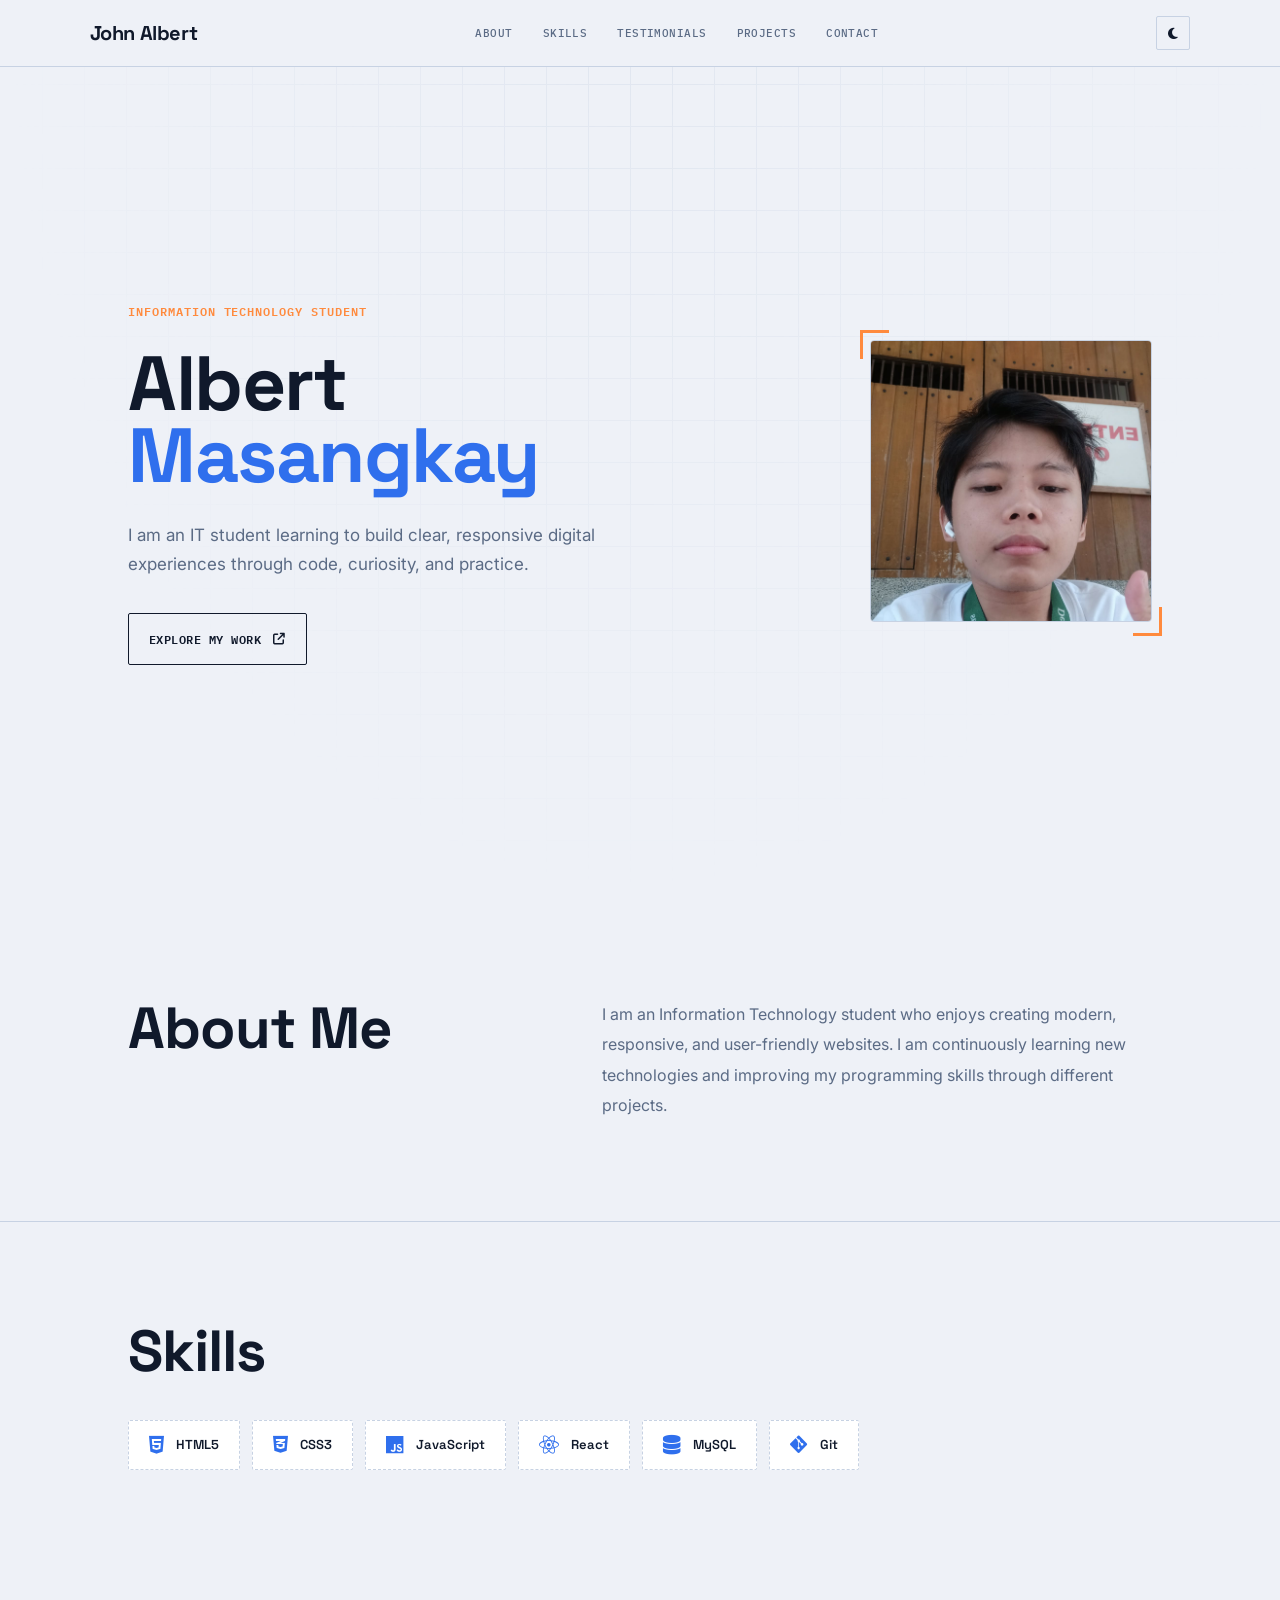
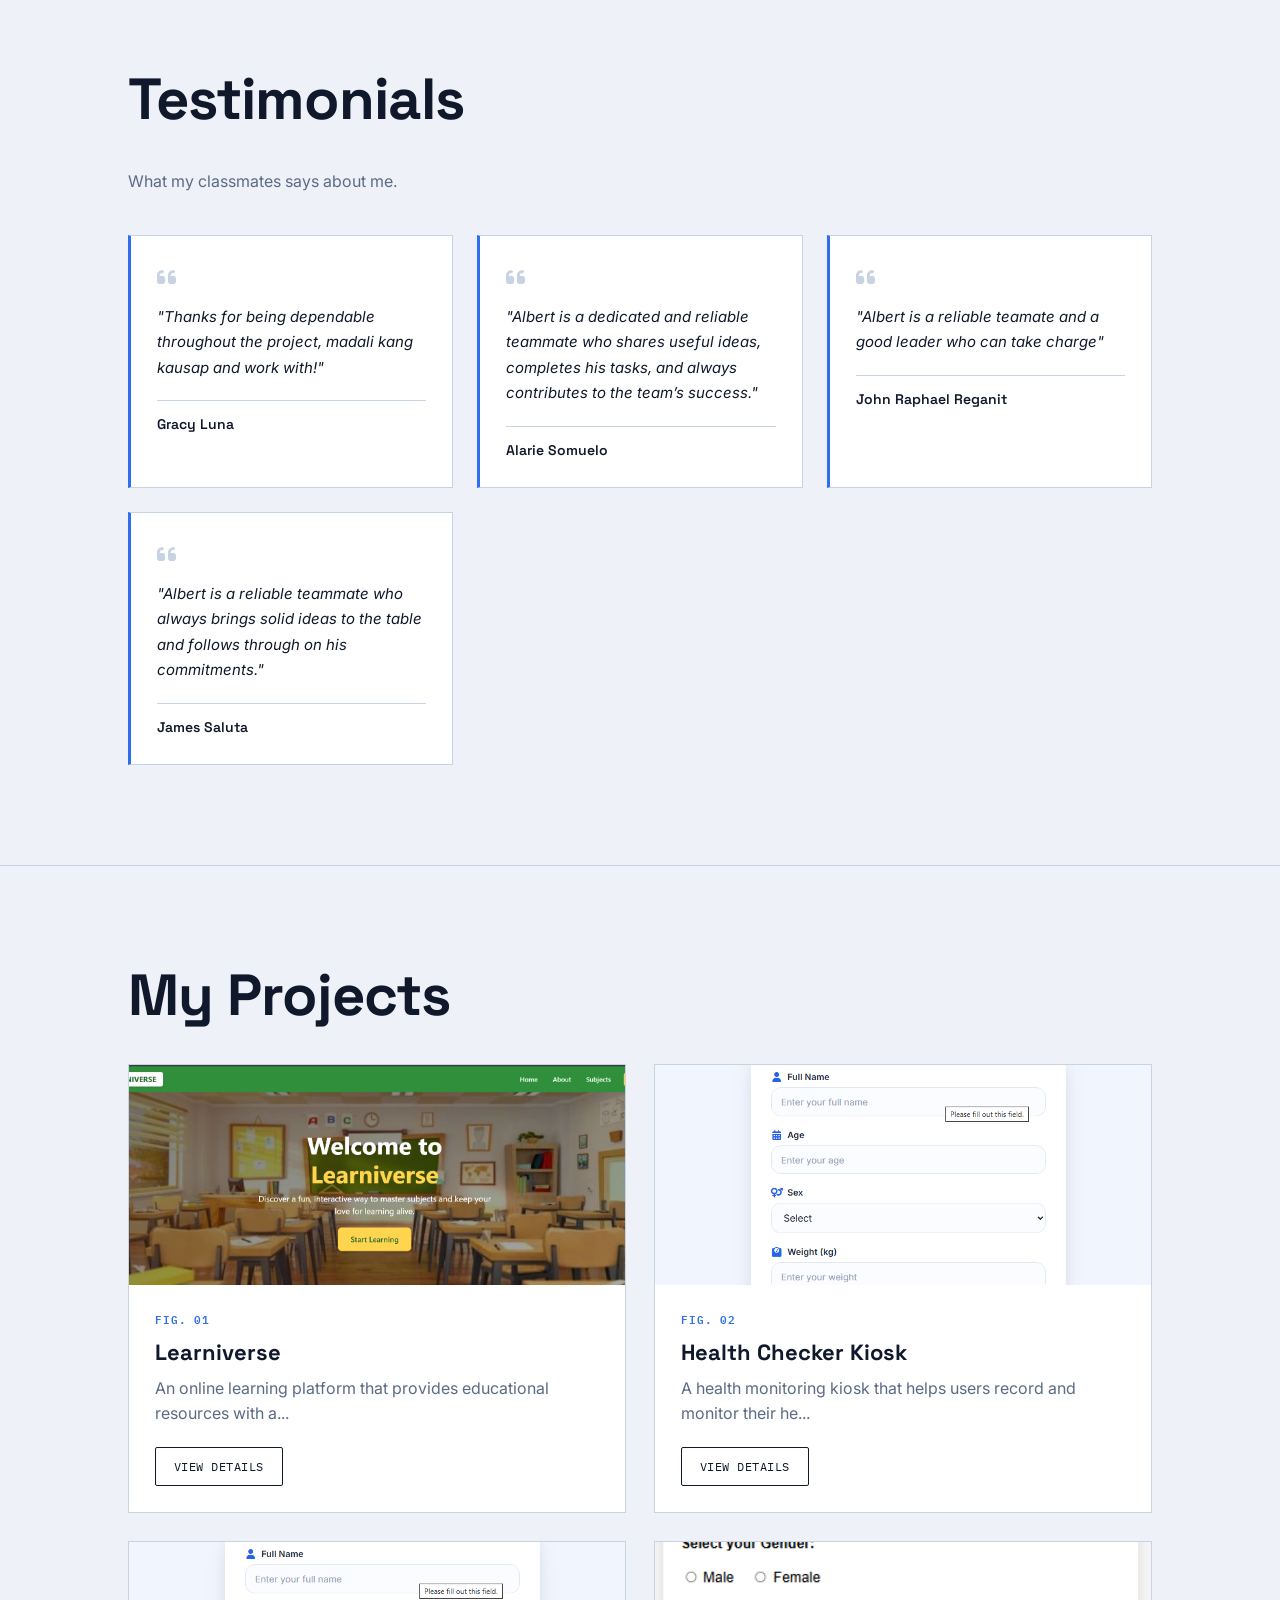
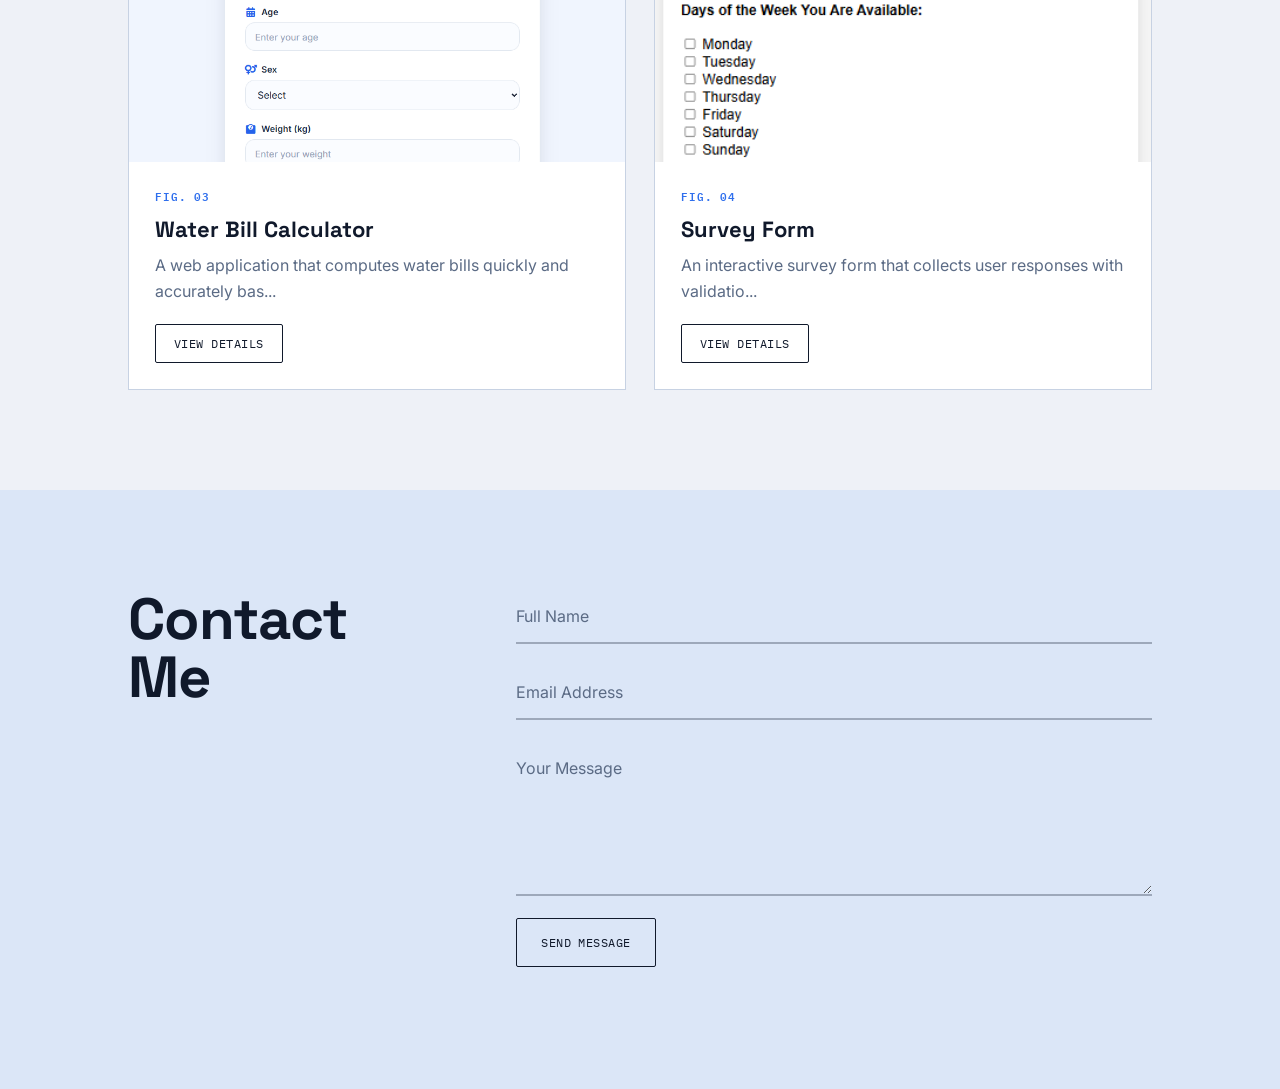
==== commit d53824ac: "Merge branch 'gracy-testimonials-comments' of https://github.com/Masangkay-Albert/Team-HTML-EA1-PART" ====
--- a/Masangkay-Albert/index.html
+++ b/Masangkay-Albert/index.html
@@ -96,7 +96,7 @@
         <div class="testimonial-icon">
           <i class="fa-solid fa-quote-left"></i>
         </div>
-        <p class="testimonial-text">"Albert is commendable at taking the lead and being a great teammate.</p>
+        <p class="testimonial-text">"Thanks for being dependable throughout the project, madali kang kausap and work with!"</p>
         <div class="testimonial-author">
           <h4>Gracy Luna</h4>
         </div>
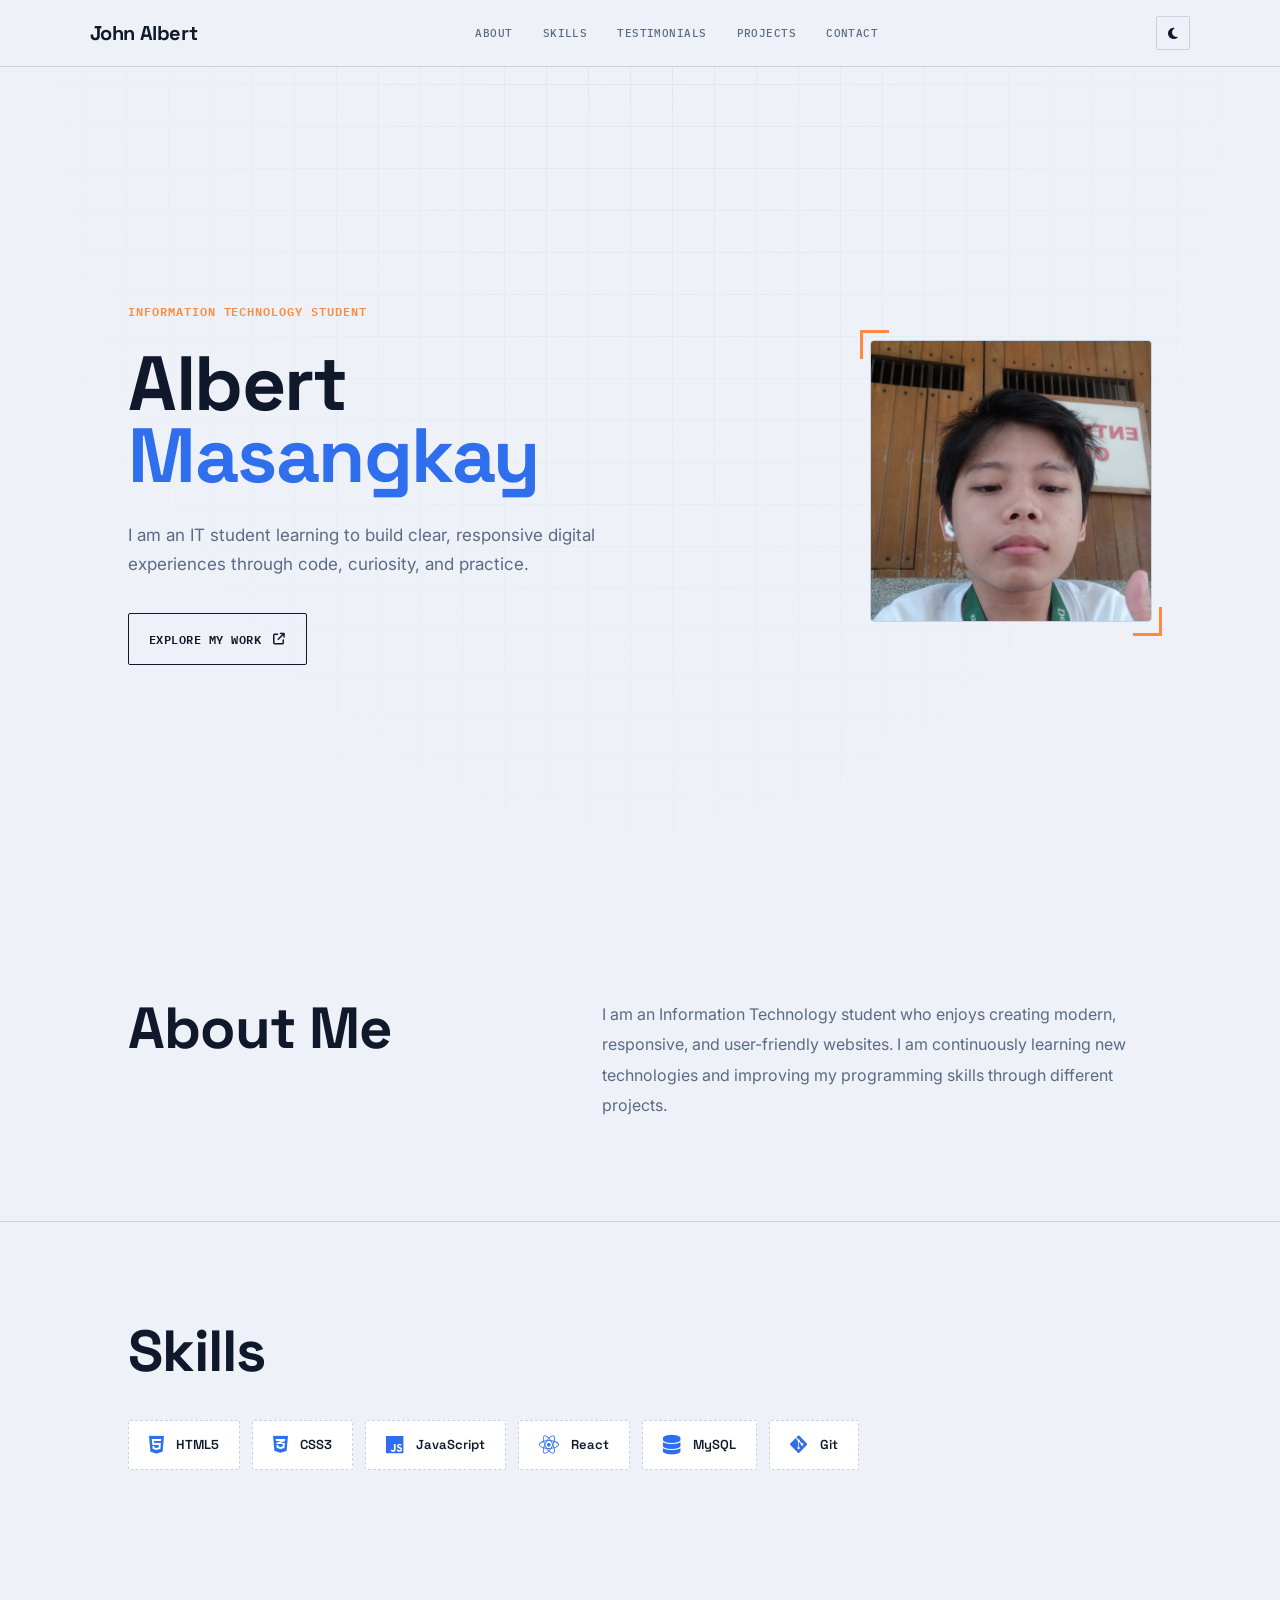
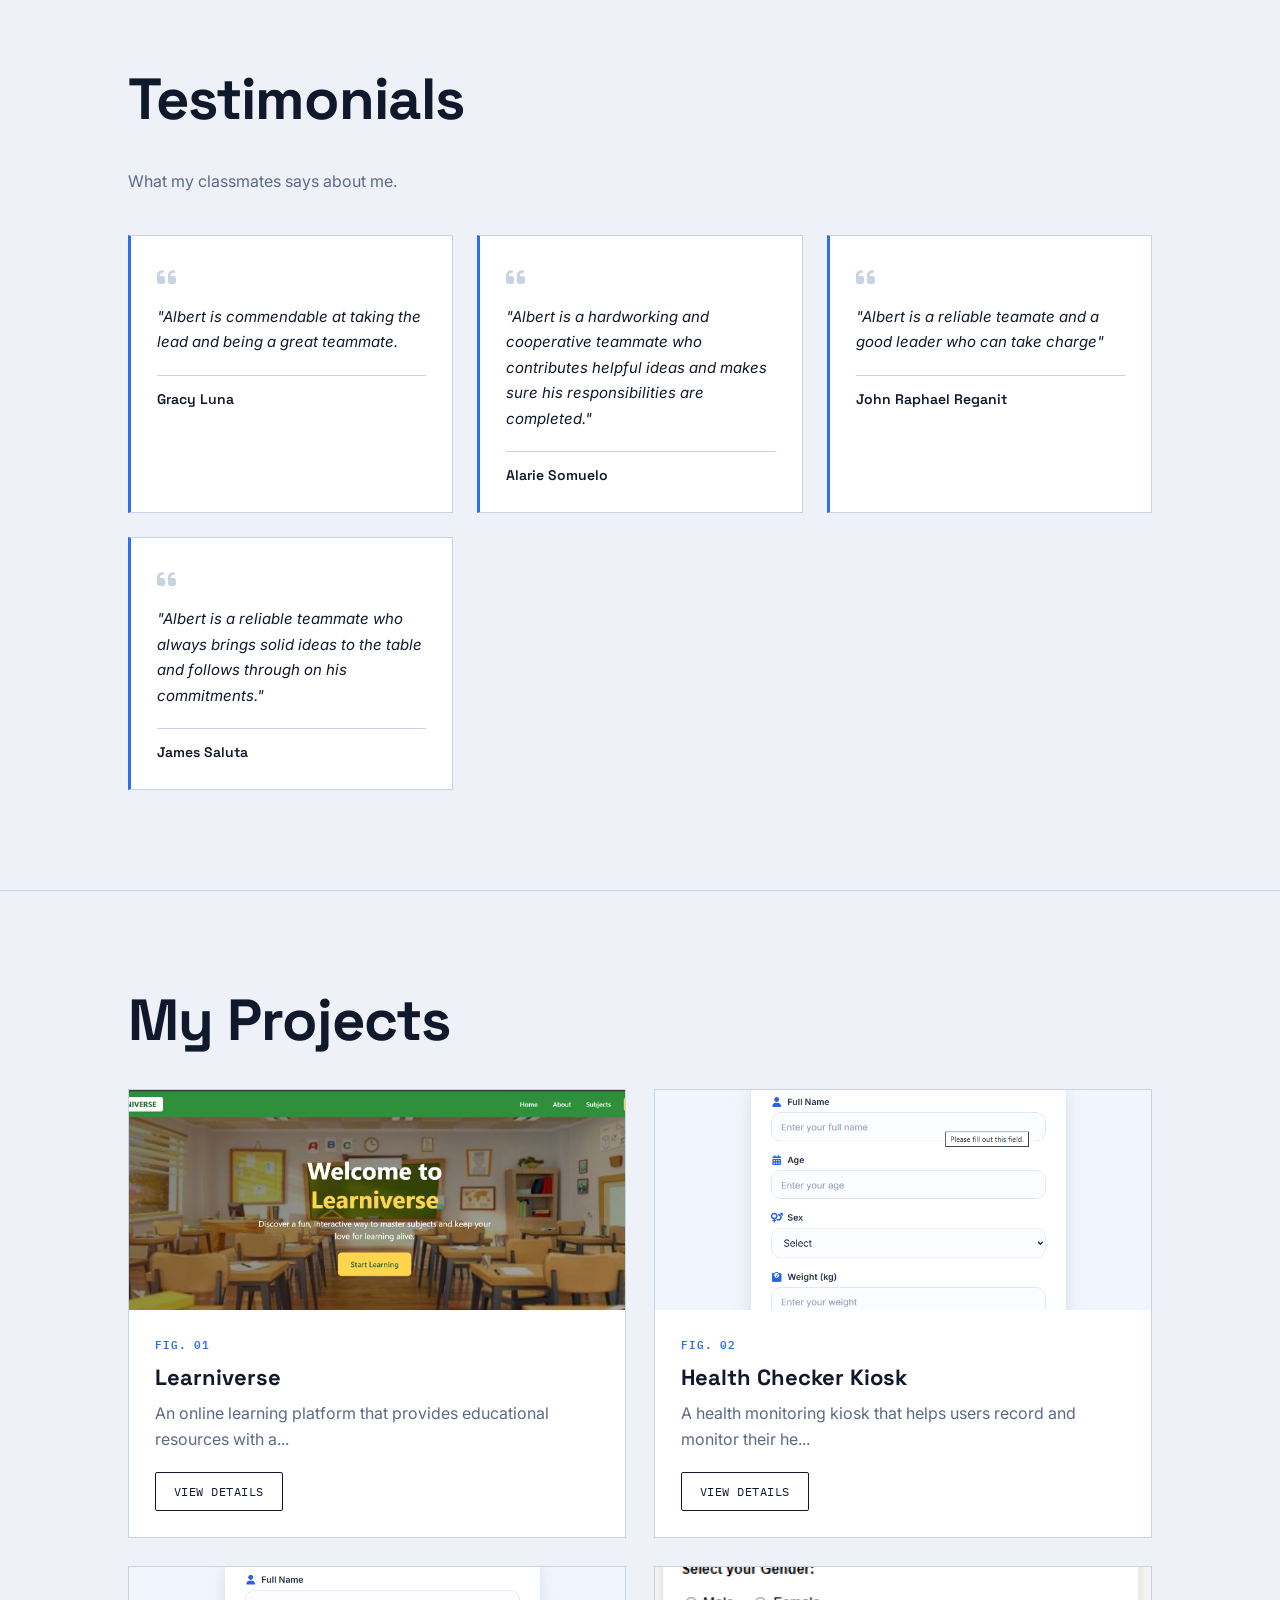
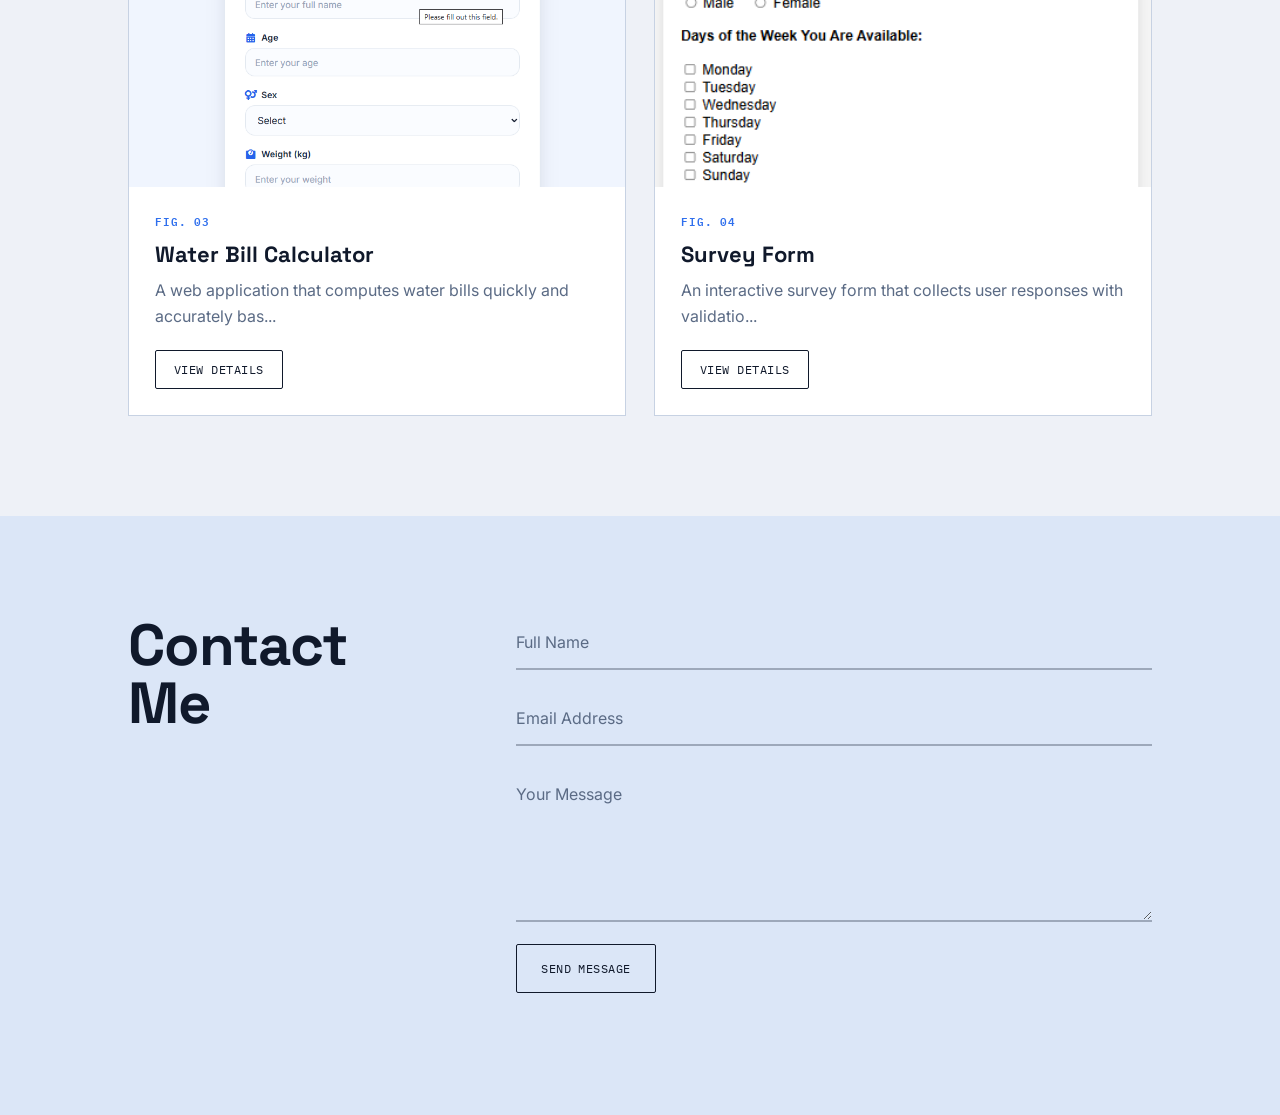
==== commit eb0acad0: "Merge pull request #29 from Masangkay-Albert/alarie-groupmate-testimonials Add my testimonials to cl" ====
--- a/Masangkay-Albert/index.html
+++ b/Masangkay-Albert/index.html
@@ -96,7 +96,7 @@
         <div class="testimonial-icon">
           <i class="fa-solid fa-quote-left"></i>
         </div>
-        <p class="testimonial-text">"Thanks for being dependable throughout the project, madali kang kausap and work with!"</p>
+        <p class="testimonial-text">"Albert is commendable at taking the lead and being a great teammate.</p>
         <div class="testimonial-author">
           <h4>Gracy Luna</h4>
         </div>
@@ -106,7 +106,7 @@
         <div class="testimonial-icon">
           <i class="fa-solid fa-quote-left"></i>
         </div>
-        <p class="testimonial-text">"Albert is a dedicated and reliable teammate who shares useful ideas, completes his tasks, and always contributes to the team’s success."</p>
+        <p class="testimonial-text">"Albert is a hardworking and cooperative teammate who contributes helpful ideas and makes sure his responsibilities are completed."</p>
         <div class="testimonial-author">
           <h4>Alarie Somuelo</h4>
         </div>
